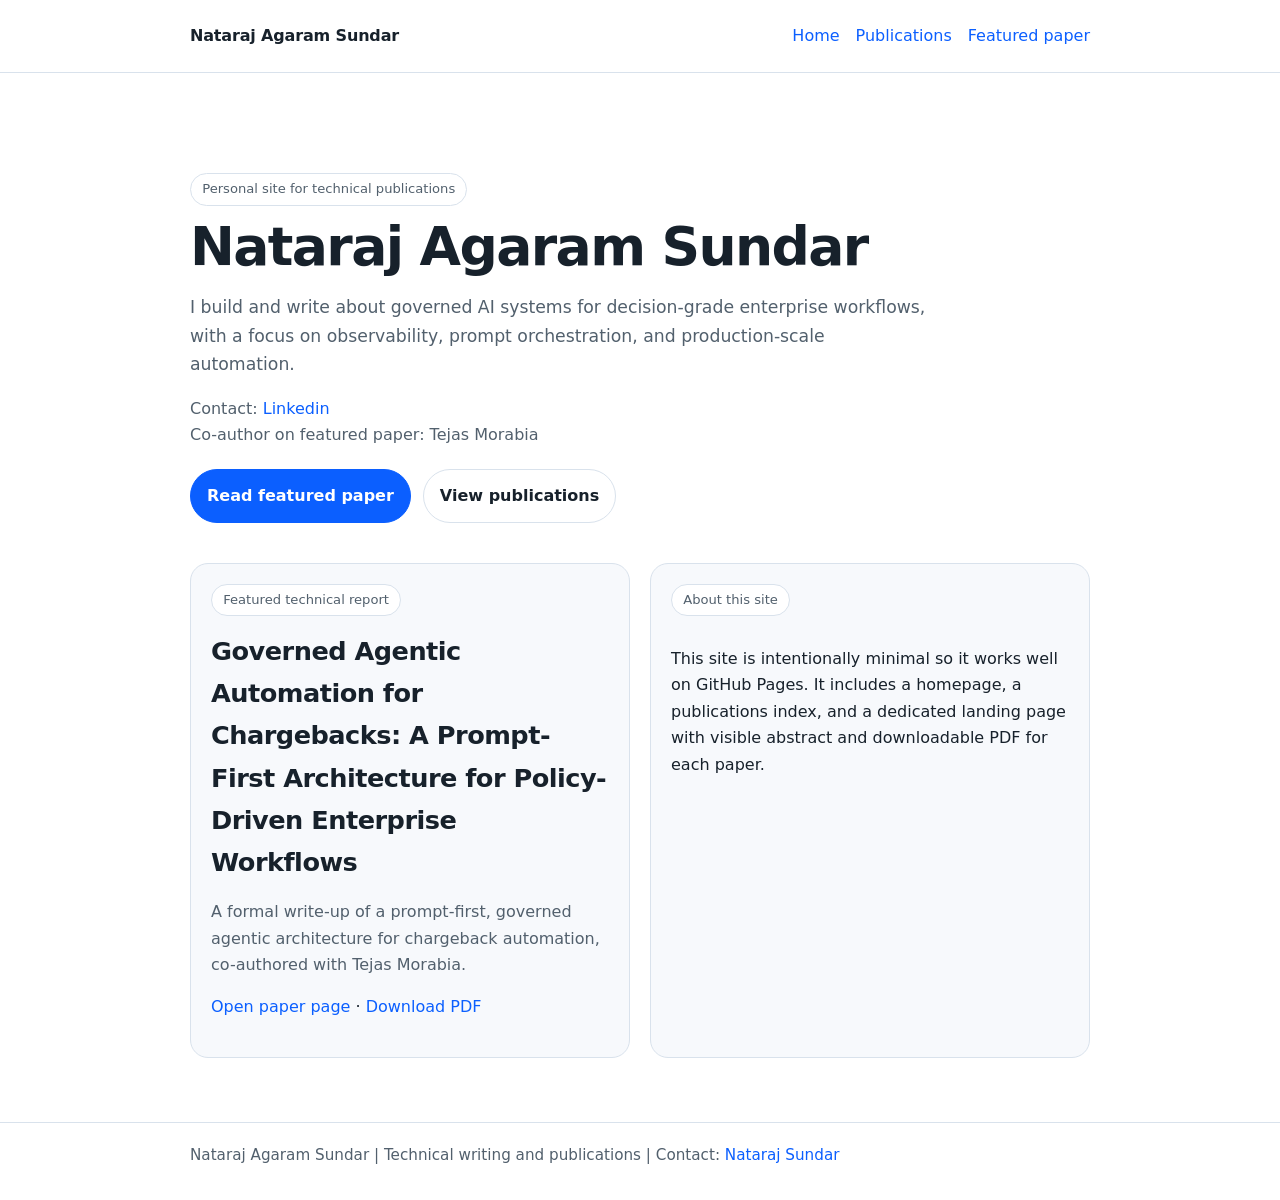
==== index.html @ 86272194 "Update footer contact link to LinkedIn" ====
<!DOCTYPE html>
<html lang="en">
<head>
  <meta charset="utf-8">
  <meta name="viewport" content="width=device-width, initial-scale=1">
  <title>Nataraj Agaram Sundar | Technical publications</title>
  <meta name="description" content="Minimal personal site for technical publications and downloadable papers.">
  <link rel="canonical" href="https://natarajsundar.github.io/">
  <meta property="og:type" content="website">
  <meta property="og:title" content="Nataraj Agaram Sundar | Technical publications">
  <meta property="og:description" content="Minimal personal site for technical publications and downloadable papers.">
  <meta property="og:url" content="https://natarajsundar.github.io/">
  <meta property="og:image" content="https://natarajsundar.github.io/papers/chargebacks-agentic-ai/fig-orchestration.png">
  <meta name="twitter:card" content="summary_large_image">
  <meta name="twitter:title" content="Nataraj Agaram Sundar | Technical publications">
  <meta name="twitter:description" content="Minimal personal site for technical publications and downloadable papers.">
  <link rel="stylesheet" href="/assets/css/site.css">
  
</head>
<body>
  <header class="site-header">
    <div class="container nav">
      <a class="brand" href="/">Nataraj Agaram Sundar</a>
      <nav class="nav-links" aria-label="Primary">
        <a href="/">Home</a>
        <a href="/publications/">Publications</a>
        <a href="/papers/chargebacks-agentic-ai/">Featured paper</a>
      </nav>
    </div>
  </header>
  
<main>
  <section class="hero container">
    <span class="badge">Personal site for technical publications</span>
    <h1>Nataraj Agaram Sundar</h1>
    <p class="lead">I build and write about governed AI systems for decision-grade enterprise workflows, with a focus on observability, prompt orchestration, and production-scale automation.</p>
    <p class="muted">Contact: <a href="https://www.linkedin.com/in/natarajsundar/">Linkedin</a><br>Co-author on featured paper: Tejas Morabia</p>
    <div class="button-row">
      <a class="button primary" href="/papers/chargebacks-agentic-ai/">Read featured paper</a>
      <a class="button" href="/publications/">View publications</a>
    </div>
  </section>

  <section class="container">
    <div class="grid">
      <article class="card">
        <span class="badge">Featured technical report</span>
        <h2 class="section-title">Governed Agentic Automation for Chargebacks: A Prompt-First Architecture for Policy-Driven Enterprise Workflows</h2>
        <p class="muted">A formal write-up of a prompt-first, governed agentic architecture for chargeback automation, co-authored with Tejas Morabia.</p>
        <p><a href="/papers/chargebacks-agentic-ai/">Open paper page</a> · <a href="/papers/chargebacks-agentic-ai/governed-agentic-automation-for-chargebacks-technical-report.pdf">Download PDF</a></p>
      </article>
      <article class="card">
        <span class="badge">About this site</span>
        <p>This site is intentionally minimal so it works well on GitHub Pages. It includes a homepage, a publications index, and a dedicated landing page with visible abstract and downloadable PDF for each paper.</p>
      </article>
    </div>
  </section>
</main>

  <footer class="site-footer">
    <div class="container">Nataraj Agaram Sundar | Technical writing and publications | Contact: <a href="https://www.linkedin.com/in/natarajsundar/">Nataraj Sundar</a></div>
  </footer>
</body>
</html>
---- assets/css/site.css ----
:root {
  --bg: #ffffff;
  --text: #17212b;
  --muted: #52606d;
  --line: #d9e2ec;
  --card: #f7f9fc;
  --accent: #0b5fff;
  --max: 900px;
}
* { box-sizing: border-box; }
html { scroll-behavior: smooth; }
body {
  margin: 0;
  background: var(--bg);
  color: var(--text);
  font-family: Inter, ui-sans-serif, system-ui, -apple-system, BlinkMacSystemFont, "Segoe UI", sans-serif;
  line-height: 1.65;
}
a { color: var(--accent); text-decoration: none; }
a:hover { text-decoration: underline; }
.container {
  width: min(calc(100% - 2rem), var(--max));
  margin: 0 auto;
}
.site-header {
  border-bottom: 1px solid var(--line);
  background: rgba(255,255,255,0.94);
  position: sticky;
  top: 0;
  z-index: 10;
  backdrop-filter: blur(8px);
}
.nav {
  display: flex;
  align-items: center;
  justify-content: space-between;
  gap: 1rem;
  min-height: 72px;
}
.brand {
  font-weight: 700;
  color: var(--text);
  letter-spacing: -0.01em;
}
.nav-links {
  display: flex;
  gap: 1rem;
  flex-wrap: wrap;
}
.hero {
  padding: 4.25rem 0 2.5rem;
}
.hero h1 {
  margin: 0 0 0.75rem;
  font-size: clamp(2rem, 6vw, 3.35rem);
  line-height: 1.06;
  letter-spacing: -0.03em;
}
.lead {
  color: var(--muted);
  font-size: 1.08rem;
  max-width: 46rem;
}
.grid {
  display: grid;
  gap: 1.25rem;
  grid-template-columns: repeat(auto-fit, minmax(260px, 1fr));
}
.card {
  border: 1px solid var(--line);
  background: var(--card);
  border-radius: 18px;
  padding: 1.25rem;
}
.badge {
  display: inline-block;
  border: 1px solid var(--line);
  border-radius: 999px;
  padding: 0.28rem 0.7rem;
  font-size: 0.82rem;
  color: var(--muted);
  margin-bottom: 0.85rem;
  background: #fff;
}
.button-row {
  display: flex;
  gap: 0.75rem;
  flex-wrap: wrap;
  margin-top: 1.25rem;
}
.button {
  display: inline-flex;
  align-items: center;
  gap: 0.4rem;
  padding: 0.8rem 1rem;
  border-radius: 999px;
  border: 1px solid var(--line);
  font-weight: 600;
  color: var(--text);
  background: #fff;
}
.button.primary {
  background: var(--accent);
  color: #fff;
  border-color: var(--accent);
}
main { padding: 2rem 0 4rem; }
.section-title {
  font-size: 1.6rem;
  letter-spacing: -0.02em;
  margin: 0 0 0.75rem;
}
.muted { color: var(--muted); }
.publication-list {
  list-style: none;
  padding: 0;
  margin: 1.5rem 0 0;
}
.publication-list li {
  border-top: 1px solid var(--line);
  padding: 1.25rem 0;
}
.paper-wrapper {
  padding: 2.5rem 0 4rem;
}
.paper-shell {
  max-width: 850px;
  margin: 0 auto;
}
.paper-meta-line {
  font-size: 0.95rem;
  color: var(--muted);
  margin-bottom: 0.75rem;
}
.paper-title {
  font-size: clamp(2rem, 5vw, 3rem);
  letter-spacing: -0.03em;
  line-height: 1.08;
  margin: 0;
}
.paper-authors, .paper-affiliation, .paper-contact {
  font-size: 1.05rem;
  color: var(--muted);
}
.paper-authors { margin-top: 1rem; font-weight: 600; color: var(--text); }
.abstract-card {
  margin: 1.5rem 0 2rem;
  border: 1px solid var(--line);
  border-radius: 18px;
  background: var(--card);
  padding: 1.25rem 1.25rem 0.95rem;
}
.abstract-card h2:first-child { margin-top: 0; }
.paper-actions {
  display: flex;
  gap: 0.75rem;
  flex-wrap: wrap;
  margin: 1.25rem 0 2rem;
}
.paper-shell h2 {
  margin: 2.2rem 0 0.75rem;
  font-size: 1.45rem;
  line-height: 1.2;
  letter-spacing: -0.02em;
}
.paper-shell p { margin: 0 0 1rem; }
.keywords, .note {
  font-size: 0.96rem;
  color: var(--muted);
}
figure {
  margin: 1.5rem 0;
  border: 1px solid var(--line);
  border-radius: 16px;
  padding: 0.9rem;
  background: #fff;
}
figure img {
  display: block;
  width: 100%;
  height: auto;
  border-radius: 10px;
}
figcaption {
  margin-top: 0.7rem;
  color: var(--muted);
  font-size: 0.94rem;
}
.references { padding-left: 1.15rem; }
.references li { margin-bottom: 0.8rem; }
.site-footer {
  border-top: 1px solid var(--line);
  padding: 1.25rem 0 2rem;
  color: var(--muted);
  font-size: 0.95rem;
}
@media (max-width: 720px) {
  .nav { align-items: flex-start; padding: 0.85rem 0; }
  .nav-links { font-size: 0.95rem; }
}
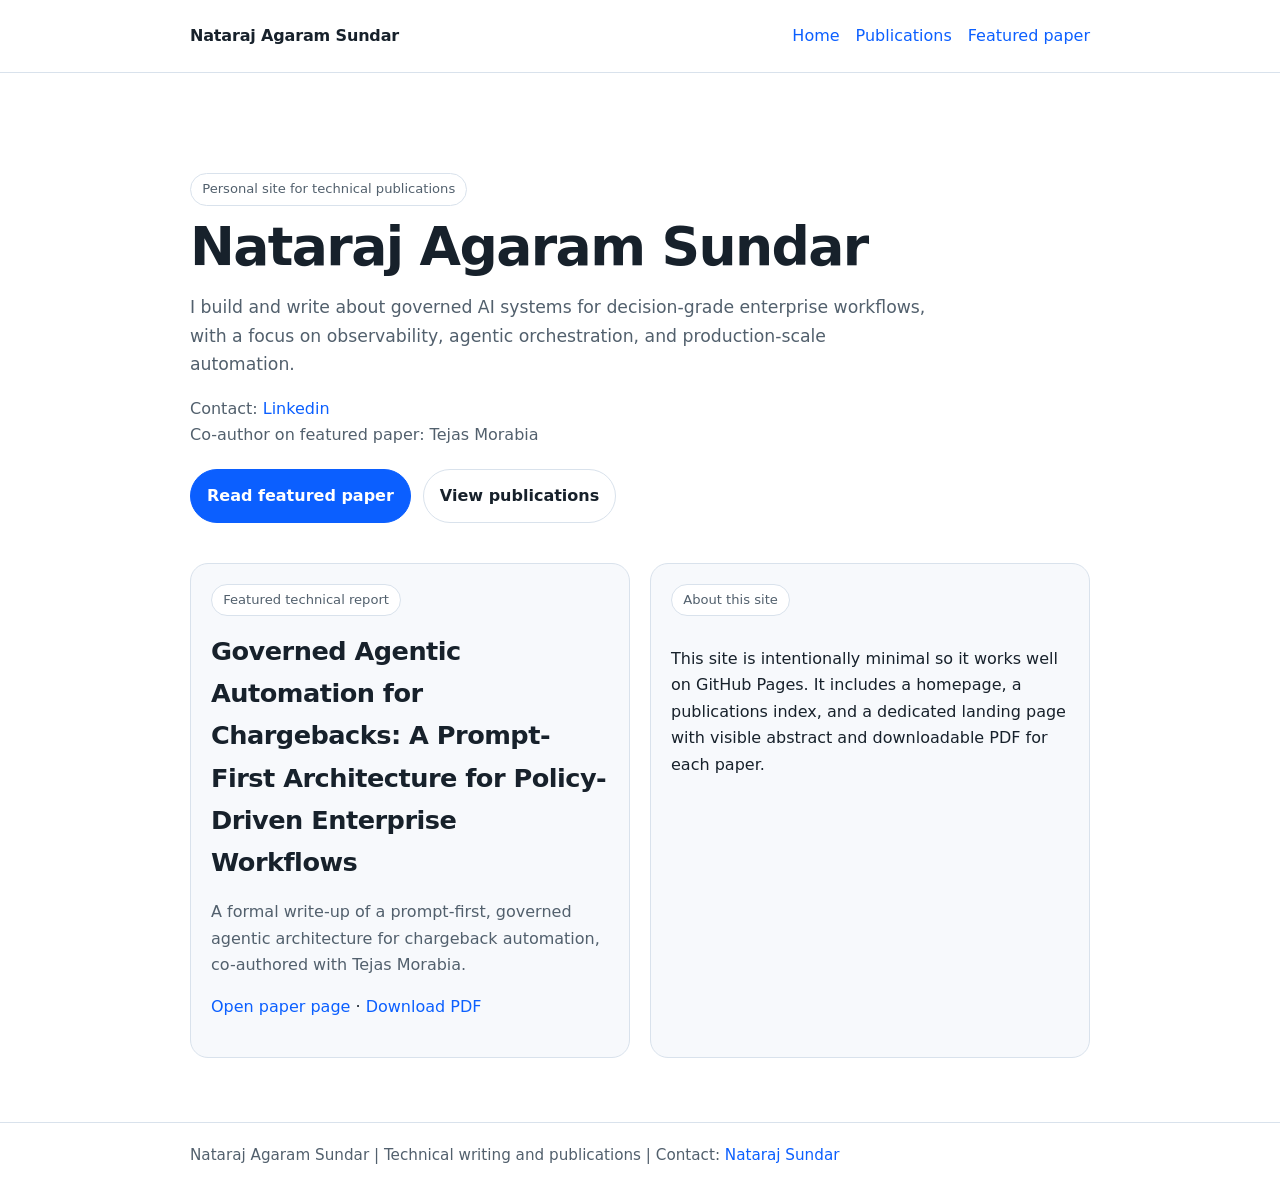
==== commit c4986103: "Update description to include 'agentic orchestration'" ====
--- a/index.html
+++ b/index.html
@@ -33,7 +33,7 @@
   <section class="hero container">
     <span class="badge">Personal site for technical publications</span>
     <h1>Nataraj Agaram Sundar</h1>
-    <p class="lead">I build and write about governed AI systems for decision-grade enterprise workflows, with a focus on observability, prompt orchestration, and production-scale automation.</p>
+    <p class="lead">I build and write about governed AI systems for decision-grade enterprise workflows, with a focus on observability, agentic orchestration, and production-scale automation.</p>
     <p class="muted">Contact: <a href="https://www.linkedin.com/in/natarajsundar/">Linkedin</a><br>Co-author on featured paper: Tejas Morabia</p>
     <div class="button-row">
       <a class="button primary" href="/papers/chargebacks-agentic-ai/">Read featured paper</a>
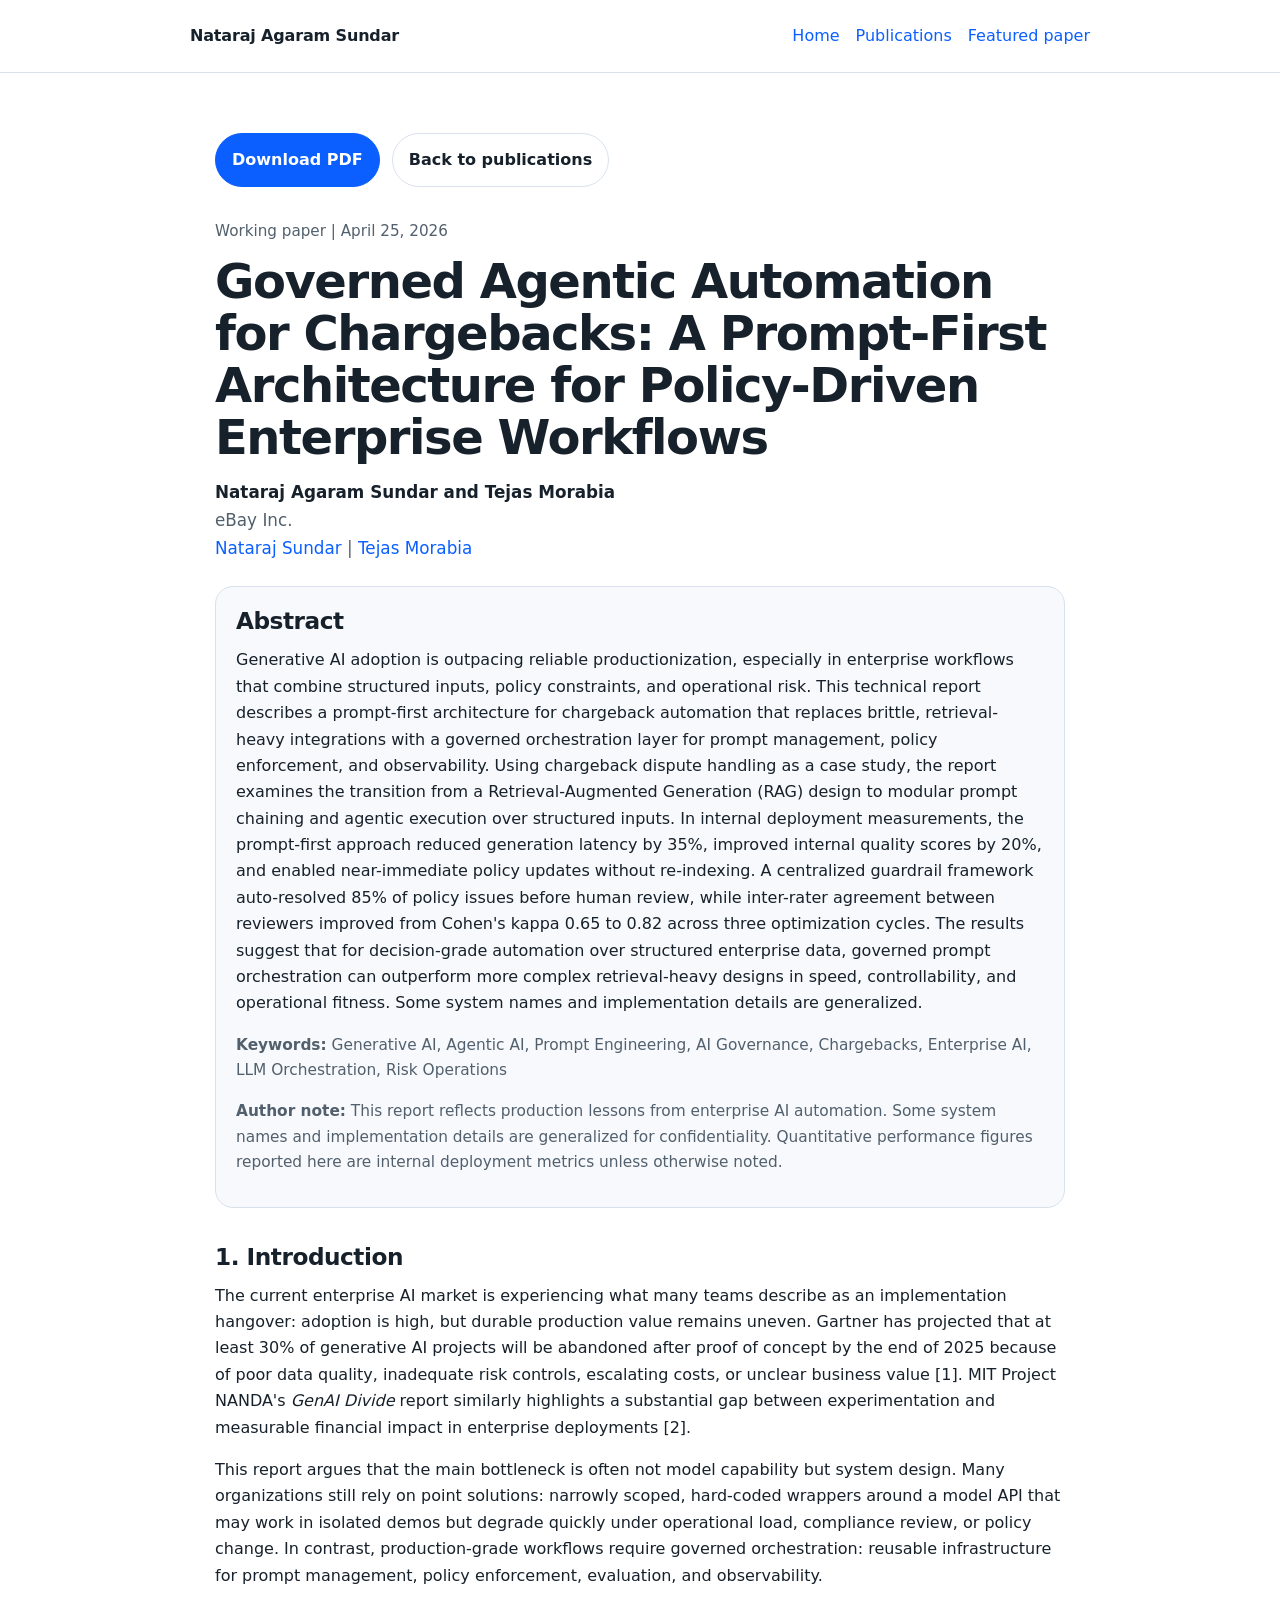
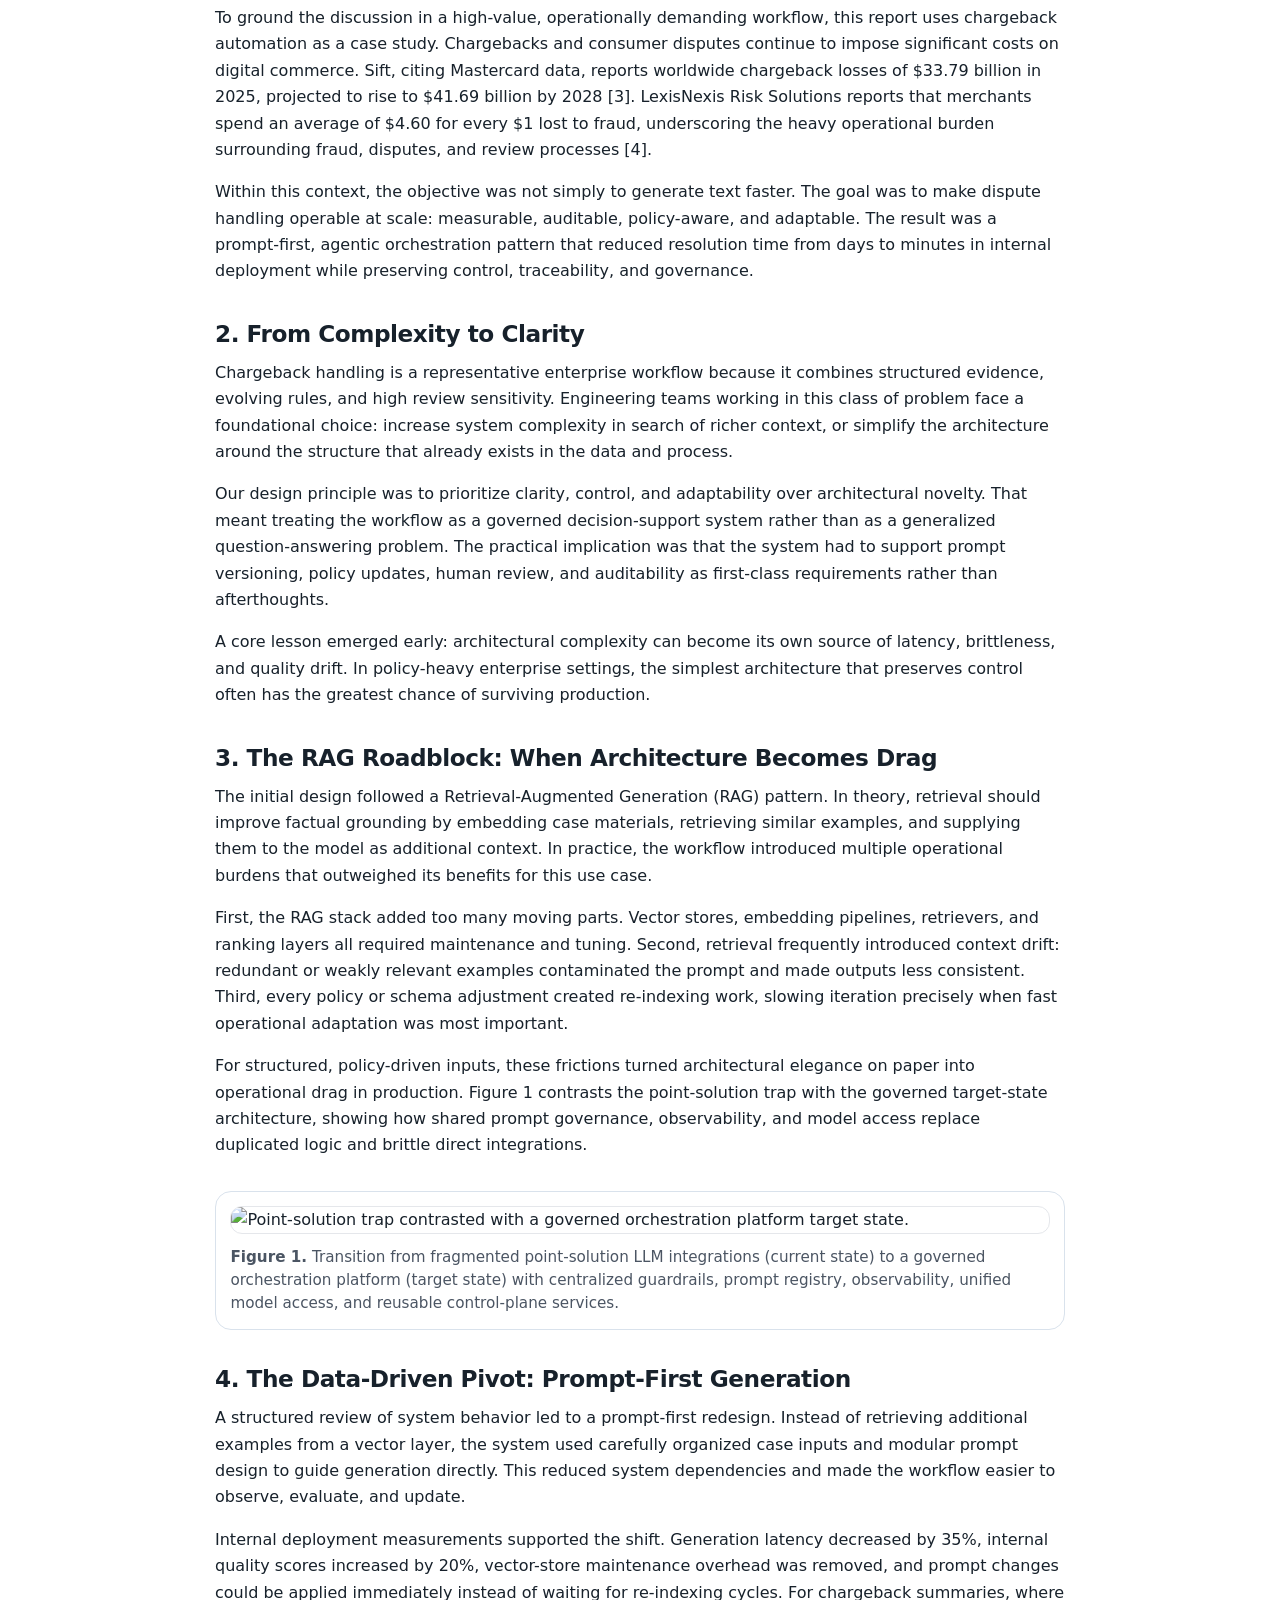
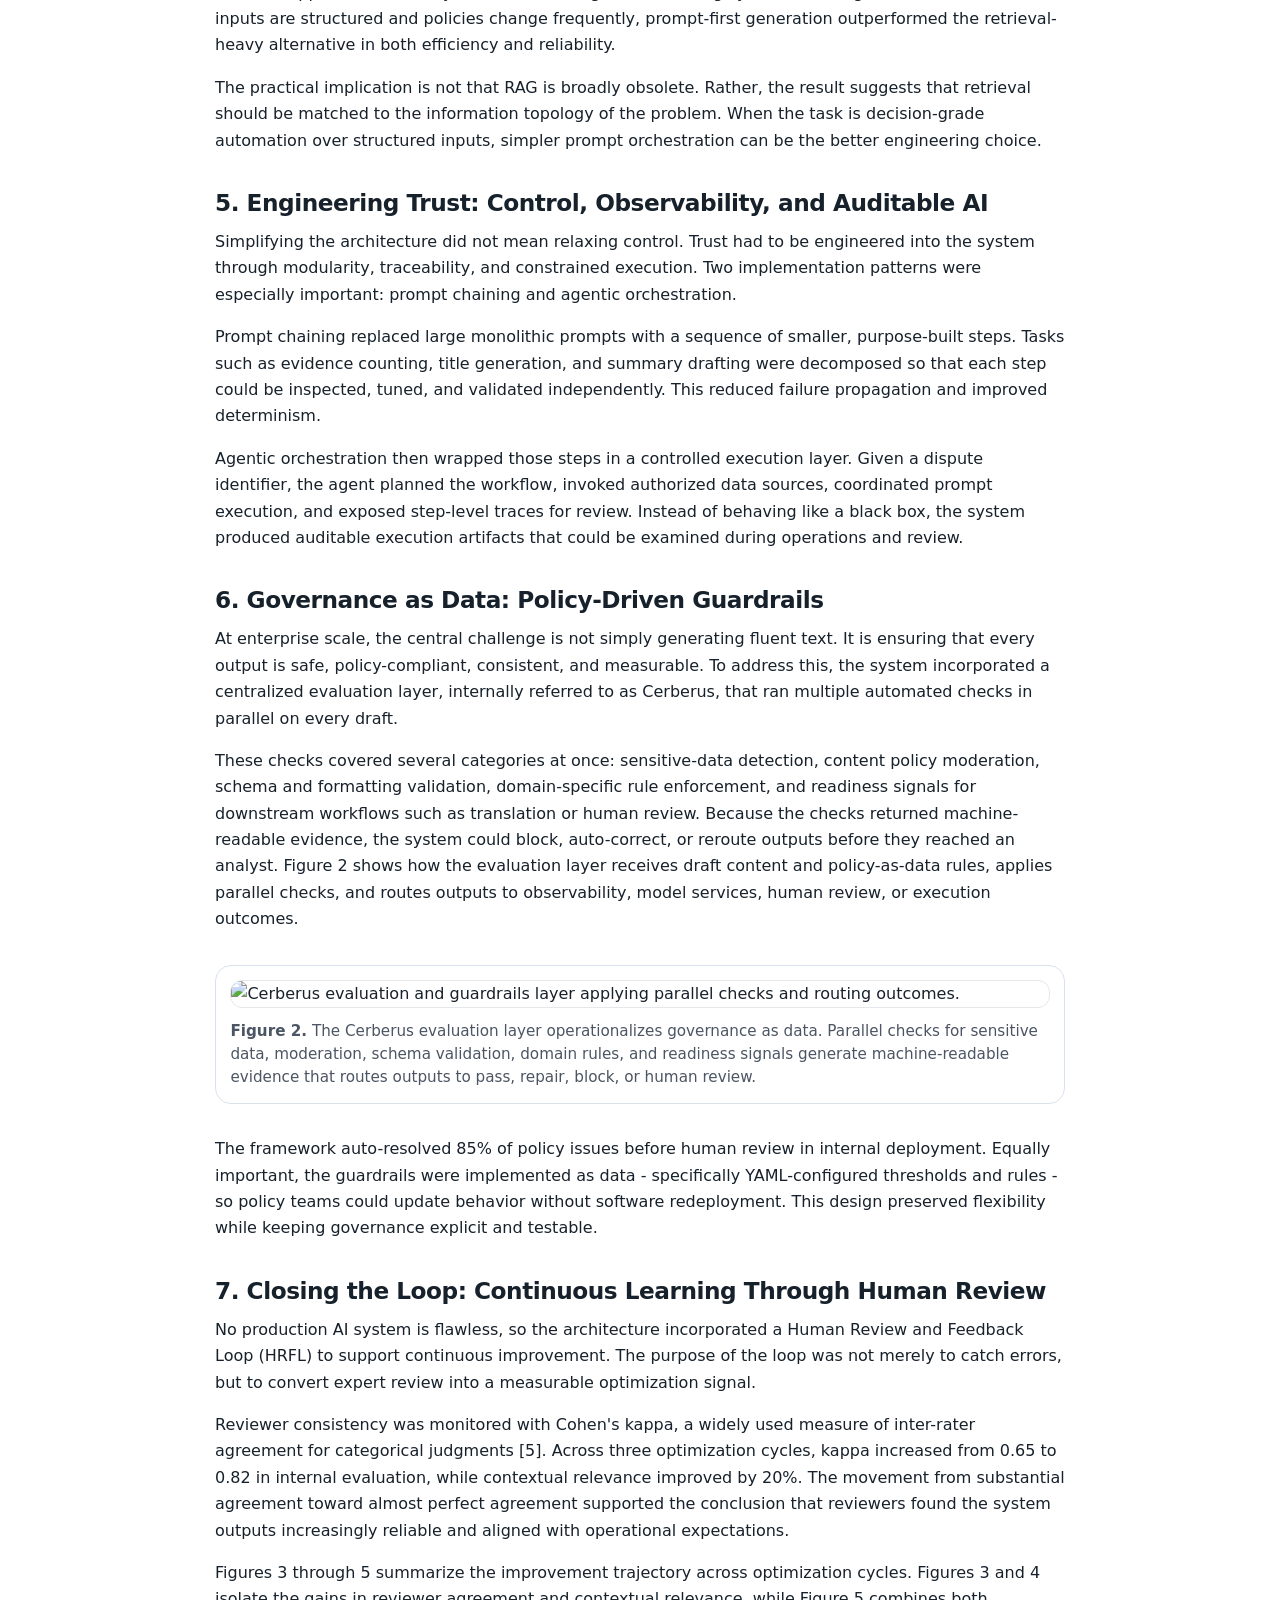
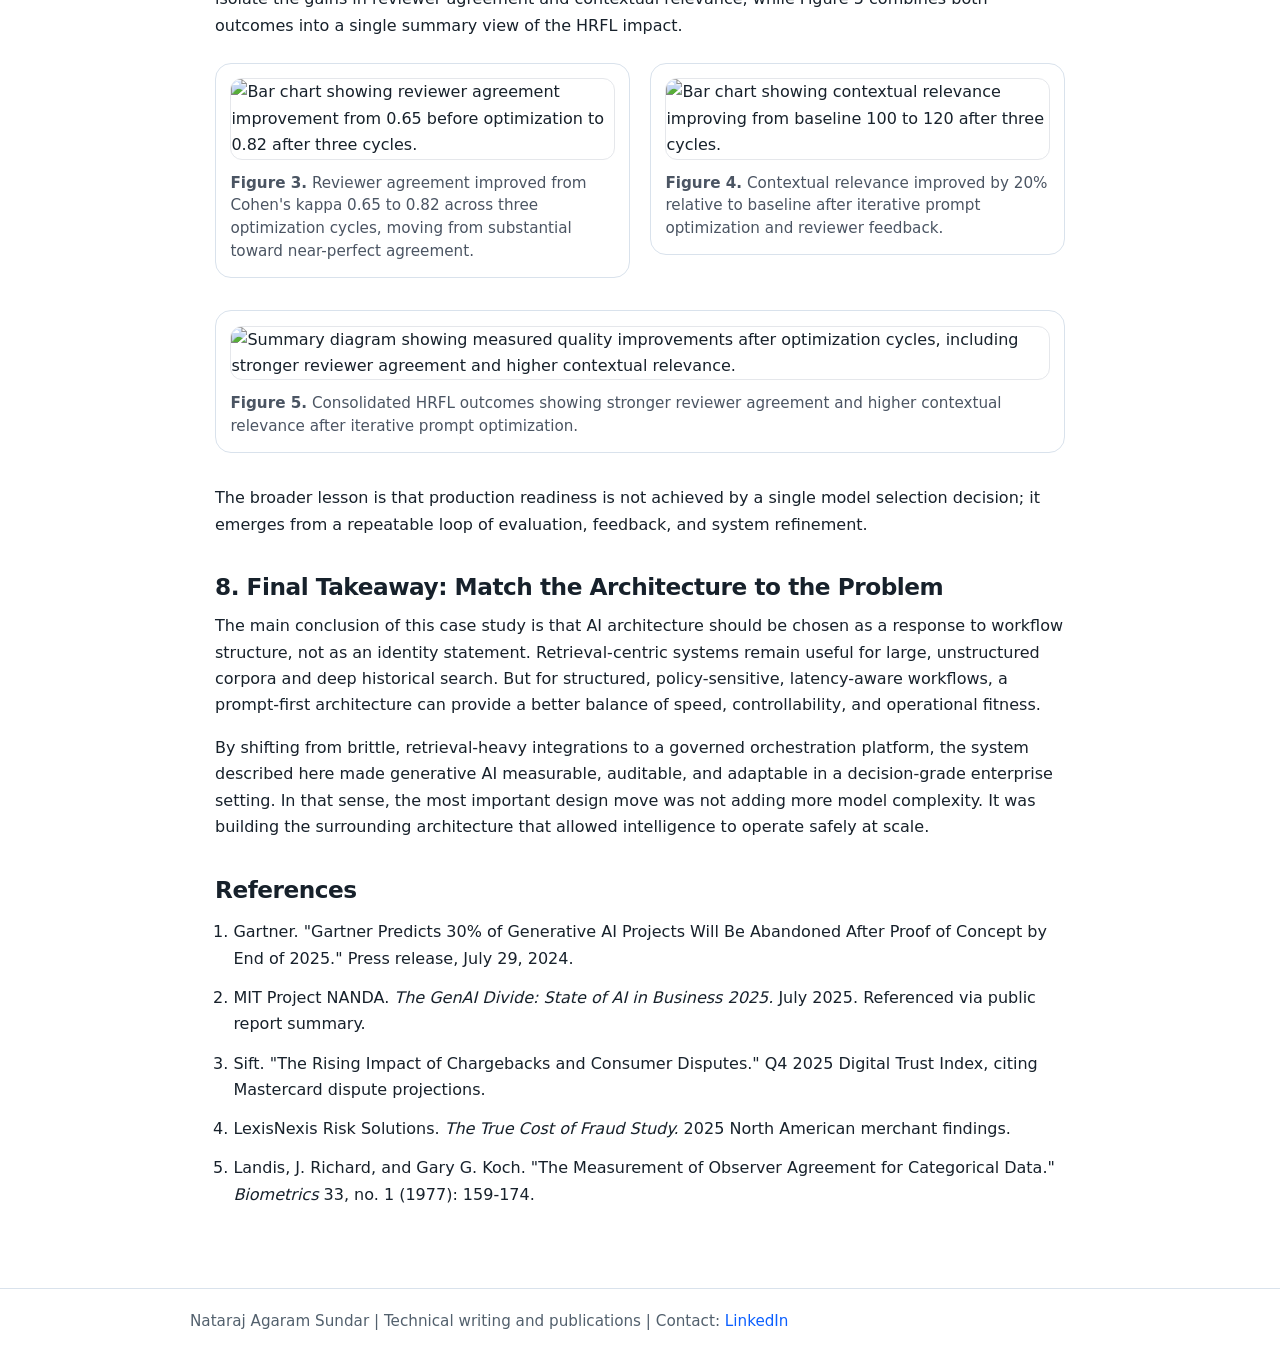
==== commit 7df8ab62: "Revise index.html for new technical report Updated the title, meta tags, and content to reflect the " ====
--- a/index.html
+++ b/index.html
@@ -3,19 +3,101 @@
 <head>
   <meta charset="utf-8">
   <meta name="viewport" content="width=device-width, initial-scale=1">
-  <title>Nataraj Agaram Sundar | Technical publications</title>
-  <meta name="description" content="Minimal personal site for technical publications and downloadable papers.">
-  <link rel="canonical" href="https://natarajsundar.github.io/">
+  <title>Governed Agentic Automation for Chargebacks: A Prompt-First Architecture for Policy-Driven Enterprise Workflows | Nataraj Agaram Sundar and Tejas Morabia</title>
+  <meta name="description" content="Technical report on prompt-first, governed agentic automation for chargeback workflows.">
+  <link rel="canonical" href="https://natarajsundar.github.io/papers/chargebacks-agentic-ai/">
+
   <meta property="og:type" content="website">
-  <meta property="og:title" content="Nataraj Agaram Sundar | Technical publications">
-  <meta property="og:description" content="Minimal personal site for technical publications and downloadable papers.">
-  <meta property="og:url" content="https://natarajsundar.github.io/">
-  <meta property="og:image" content="https://natarajsundar.github.io/papers/chargebacks-agentic-ai/fig-orchestration.png">
+  <meta property="og:title" content="Governed Agentic Automation for Chargebacks: A Prompt-First Architecture for Policy-Driven Enterprise Workflows | Nataraj Agaram Sundar and Tejas Morabia">
+  <meta property="og:description" content="Technical report on prompt-first, governed agentic automation for chargeback workflows.">
+  <meta property="og:url" content="https://natarajsundar.github.io/papers/chargebacks-agentic-ai/">
+  <meta property="og:image" content="https://natarajsundar.github.io/papers/chargebacks-agentic-ai/architecture-comparison.png">
+
   <meta name="twitter:card" content="summary_large_image">
-  <meta name="twitter:title" content="Nataraj Agaram Sundar | Technical publications">
-  <meta name="twitter:description" content="Minimal personal site for technical publications and downloadable papers.">
+  <meta name="twitter:title" content="Governed Agentic Automation for Chargebacks: A Prompt-First Architecture for Policy-Driven Enterprise Workflows | Nataraj Agaram Sundar and Tejas Morabia">
+  <meta name="twitter:description" content="Technical report on prompt-first, governed agentic automation for chargeback workflows.">
+  <meta name="twitter:image" content="https://natarajsundar.github.io/papers/chargebacks-agentic-ai/architecture-comparison.png">
+
   <link rel="stylesheet" href="/assets/css/site.css">
-  
+
+  <meta name="citation_title" content="Governed Agentic Automation for Chargebacks: A Prompt-First Architecture for Policy-Driven Enterprise Workflows">
+  <meta name="citation_author" content="Nataraj Agaram Sundar">
+  <meta name="citation_author" content="Tejas Morabia">
+  <meta name="citation_publication_date" content="2026/04/25">
+  <meta name="citation_online_date" content="2026/04/25">
+  <meta name="citation_pdf_url" content="https://natarajsundar.github.io/papers/chargebacks-agentic-ai/governed-agentic-automation-for-chargebacks-technical-report.pdf">
+  <meta name="citation_abstract_html_url" content="https://natarajsundar.github.io/papers/chargebacks-agentic-ai/">
+  <meta name="citation_fulltext_html_url" content="https://natarajsundar.github.io/papers/chargebacks-agentic-ai/">
+  <meta name="citation_keywords" content="Generative AI; Agentic AI; Prompt Engineering; AI Governance; Chargebacks; Enterprise AI; LLM Orchestration; Risk Operations">
+  <link rel="alternate" type="application/pdf" href="https://natarajsundar.github.io/papers/chargebacks-agentic-ai/governed-agentic-automation-for-chargebacks-technical-report.pdf">
+
+  <script type="application/ld+json">
+  {
+    "@context": "https://schema.org",
+    "@type": "ScholarlyArticle",
+    "headline": "Governed Agentic Automation for Chargebacks: A Prompt-First Architecture for Policy-Driven Enterprise Workflows",
+    "author": [
+      {"@type": "Person", "name": "Nataraj Agaram Sundar"},
+      {"@type": "Person", "name": "Tejas Morabia"}
+    ],
+    "datePublished": "2026-04-25",
+    "description": "Technical report on prompt-first, governed agentic automation for chargeback workflows.",
+    "url": "https://natarajsundar.github.io/papers/chargebacks-agentic-ai/",
+    "sameAs": "https://natarajsundar.github.io/papers/chargebacks-agentic-ai/governed-agentic-automation-for-chargebacks-technical-report.pdf",
+    "isAccessibleForFree": true,
+    "image": "https://natarajsundar.github.io/papers/chargebacks-agentic-ai/architecture-comparison.png",
+    "keywords": [
+      "Generative AI",
+      "Agentic AI",
+      "Prompt Engineering",
+      "AI Governance",
+      "Chargebacks",
+      "Enterprise AI",
+      "LLM Orchestration",
+      "Risk Operations"
+    ]
+  }
+  </script>
+
+  <style>
+    .paper figure {
+      margin: 2rem 0;
+    }
+
+    .paper figure img {
+      display: block;
+      width: 100%;
+      height: auto;
+      border: 1px solid #e5e7eb;
+      border-radius: 12px;
+      background: #fff;
+    }
+
+    .paper figcaption {
+      margin-top: 0.75rem;
+      color: #4b5563;
+      font-size: 0.95rem;
+      line-height: 1.5;
+    }
+
+    .figure-grid {
+      display: grid;
+      grid-template-columns: repeat(2, minmax(0, 1fr));
+      gap: 1.25rem;
+      align-items: start;
+      margin: 1.5rem 0 0.5rem;
+    }
+
+    .figure-grid figure {
+      margin: 0;
+    }
+
+    @media (max-width: 820px) {
+      .figure-grid {
+        grid-template-columns: 1fr;
+      }
+    }
+  </style>
 </head>
 <body>
   <header class="site-header">
@@ -28,37 +110,130 @@
       </nav>
     </div>
   </header>
-  
-<main>
-  <section class="hero container">
-    <span class="badge">Personal site for technical publications</span>
-    <h1>Nataraj Agaram Sundar</h1>
-    <p class="lead">I build and write about governed AI systems for decision-grade enterprise workflows, with a focus on observability, agentic orchestration, and production-scale automation.</p>
-    <p class="muted">Contact: <a href="https://www.linkedin.com/in/natarajsundar/">Linkedin</a><br>Co-author on featured paper: Tejas Morabia</p>
-    <div class="button-row">
-      <a class="button primary" href="/papers/chargebacks-agentic-ai/">Read featured paper</a>
-      <a class="button" href="/publications/">View publications</a>
-    </div>
-  </section>
-
-  <section class="container">
-    <div class="grid">
-      <article class="card">
-        <span class="badge">Featured technical report</span>
-        <h2 class="section-title">Governed Agentic Automation for Chargebacks: A Prompt-First Architecture for Policy-Driven Enterprise Workflows</h2>
-        <p class="muted">A formal write-up of a prompt-first, governed agentic architecture for chargeback automation, co-authored with Tejas Morabia.</p>
-        <p><a href="/papers/chargebacks-agentic-ai/">Open paper page</a> · <a href="/papers/chargebacks-agentic-ai/governed-agentic-automation-for-chargebacks-technical-report.pdf">Download PDF</a></p>
-      </article>
-      <article class="card">
-        <span class="badge">About this site</span>
-        <p>This site is intentionally minimal so it works well on GitHub Pages. It includes a homepage, a publications index, and a dedicated landing page with visible abstract and downloadable PDF for each paper.</p>
+
+  <main class="paper-wrapper">
+    <div class="container paper-shell">
+      <div class="paper-actions">
+        <a class="button primary" href="/papers/chargebacks-agentic-ai/governed-agentic-automation-for-chargebacks-technical-report.pdf">Download PDF</a>
+        <a class="button" href="/publications/">Back to publications</a>
+      </div>
+
+      <article class="paper">
+        <div class="paper-meta-line">Working paper | April 25, 2026</div>
+        <h1 class="paper-title">Governed Agentic Automation for Chargebacks: A Prompt-First Architecture for Policy-Driven Enterprise Workflows</h1>
+        <div class="paper-authors">Nataraj Agaram Sundar and Tejas Morabia</div>
+        <div class="paper-affiliation">eBay Inc.</div>
+        <div class="paper-contact"><a href="https://www.linkedin.com/in/natarajsundar/">Nataraj Sundar</a> | <a href="https://www.linkedin.com/in/tejasmorabia/">Tejas Morabia</a></div>
+
+        <section class="abstract-card" aria-labelledby="abstract-heading">
+          <h2 id="abstract-heading">Abstract</h2>
+          <p>Generative AI adoption is outpacing reliable productionization, especially in enterprise workflows that combine structured inputs, policy constraints, and operational risk. This technical report describes a prompt-first architecture for chargeback automation that replaces brittle, retrieval-heavy integrations with a governed orchestration layer for prompt management, policy enforcement, and observability. Using chargeback dispute handling as a case study, the report examines the transition from a Retrieval-Augmented Generation (RAG) design to modular prompt chaining and agentic execution over structured inputs. In internal deployment measurements, the prompt-first approach reduced generation latency by 35%, improved internal quality scores by 20%, and enabled near-immediate policy updates without re-indexing. A centralized guardrail framework auto-resolved 85% of policy issues before human review, while inter-rater agreement between reviewers improved from Cohen's kappa 0.65 to 0.82 across three optimization cycles. The results suggest that for decision-grade automation over structured enterprise data, governed prompt orchestration can outperform more complex retrieval-heavy designs in speed, controllability, and operational fitness. Some system names and implementation details are generalized.</p>
+          <p class="keywords"><strong>Keywords:</strong> Generative AI, Agentic AI, Prompt Engineering, AI Governance, Chargebacks, Enterprise AI, LLM Orchestration, Risk Operations</p>
+          <p class="note"><strong>Author note:</strong> This report reflects production lessons from enterprise AI automation. Some system names and implementation details are generalized for confidentiality. Quantitative performance figures reported here are internal deployment metrics unless otherwise noted.</p>
+        </section>
+
+        <section id="introduction">
+          <h2>1. Introduction</h2>
+          <p>The current enterprise AI market is experiencing what many teams describe as an implementation hangover: adoption is high, but durable production value remains uneven. Gartner has projected that at least 30% of generative AI projects will be abandoned after proof of concept by the end of 2025 because of poor data quality, inadequate risk controls, escalating costs, or unclear business value [1]. MIT Project NANDA's <em>GenAI Divide</em> report similarly highlights a substantial gap between experimentation and measurable financial impact in enterprise deployments [2].</p>
+          <p>This report argues that the main bottleneck is often not model capability but system design. Many organizations still rely on point solutions: narrowly scoped, hard-coded wrappers around a model API that may work in isolated demos but degrade quickly under operational load, compliance review, or policy change. In contrast, production-grade workflows require governed orchestration: reusable infrastructure for prompt management, policy enforcement, evaluation, and observability.</p>
+          <p>To ground the discussion in a high-value, operationally demanding workflow, this report uses chargeback automation as a case study. Chargebacks and consumer disputes continue to impose significant costs on digital commerce. Sift, citing Mastercard data, reports worldwide chargeback losses of $33.79 billion in 2025, projected to rise to $41.69 billion by 2028 [3]. LexisNexis Risk Solutions reports that merchants spend an average of $4.60 for every $1 lost to fraud, underscoring the heavy operational burden surrounding fraud, disputes, and review processes [4].</p>
+          <p>Within this context, the objective was not simply to generate text faster. The goal was to make dispute handling operable at scale: measurable, auditable, policy-aware, and adaptable. The result was a prompt-first, agentic orchestration pattern that reduced resolution time from days to minutes in internal deployment while preserving control, traceability, and governance.</p>
+        </section>
+
+        <section id="clarity">
+          <h2>2. From Complexity to Clarity</h2>
+          <p>Chargeback handling is a representative enterprise workflow because it combines structured evidence, evolving rules, and high review sensitivity. Engineering teams working in this class of problem face a foundational choice: increase system complexity in search of richer context, or simplify the architecture around the structure that already exists in the data and process.</p>
+          <p>Our design principle was to prioritize clarity, control, and adaptability over architectural novelty. That meant treating the workflow as a governed decision-support system rather than as a generalized question-answering problem. The practical implication was that the system had to support prompt versioning, policy updates, human review, and auditability as first-class requirements rather than afterthoughts.</p>
+          <p>A core lesson emerged early: architectural complexity can become its own source of latency, brittleness, and quality drift. In policy-heavy enterprise settings, the simplest architecture that preserves control often has the greatest chance of surviving production.</p>
+        </section>
+
+        <section id="rag-roadblock">
+          <h2>3. The RAG Roadblock: When Architecture Becomes Drag</h2>
+          <p>The initial design followed a Retrieval-Augmented Generation (RAG) pattern. In theory, retrieval should improve factual grounding by embedding case materials, retrieving similar examples, and supplying them to the model as additional context. In practice, the workflow introduced multiple operational burdens that outweighed its benefits for this use case.</p>
+          <p>First, the RAG stack added too many moving parts. Vector stores, embedding pipelines, retrievers, and ranking layers all required maintenance and tuning. Second, retrieval frequently introduced context drift: redundant or weakly relevant examples contaminated the prompt and made outputs less consistent. Third, every policy or schema adjustment created re-indexing work, slowing iteration precisely when fast operational adaptation was most important.</p>
+          <p>For structured, policy-driven inputs, these frictions turned architectural elegance on paper into operational drag in production. Figure 1 contrasts the point-solution trap with the governed target-state architecture, showing how shared prompt governance, observability, and model access replace duplicated logic and brittle direct integrations.</p>
+
+          <figure>
+            <img src="architecture-comparison.png" alt="Point-solution trap contrasted with a governed orchestration platform target state." loading="lazy">
+            <figcaption><strong>Figure 1.</strong> Transition from fragmented point-solution LLM integrations (current state) to a governed orchestration platform (target state) with centralized guardrails, prompt registry, observability, unified model access, and reusable control-plane services.</figcaption>
+          </figure>
+        </section>
+
+        <section id="prompt-first">
+          <h2>4. The Data-Driven Pivot: Prompt-First Generation</h2>
+          <p>A structured review of system behavior led to a prompt-first redesign. Instead of retrieving additional examples from a vector layer, the system used carefully organized case inputs and modular prompt design to guide generation directly. This reduced system dependencies and made the workflow easier to observe, evaluate, and update.</p>
+          <p>Internal deployment measurements supported the shift. Generation latency decreased by 35%, internal quality scores increased by 20%, vector-store maintenance overhead was removed, and prompt changes could be applied immediately instead of waiting for re-indexing cycles. For chargeback summaries, where inputs are structured and policies change frequently, prompt-first generation outperformed the retrieval-heavy alternative in both efficiency and reliability.</p>
+          <p>The practical implication is not that RAG is broadly obsolete. Rather, the result suggests that retrieval should be matched to the information topology of the problem. When the task is decision-grade automation over structured inputs, simpler prompt orchestration can be the better engineering choice.</p>
+        </section>
+
+        <section id="trust">
+          <h2>5. Engineering Trust: Control, Observability, and Auditable AI</h2>
+          <p>Simplifying the architecture did not mean relaxing control. Trust had to be engineered into the system through modularity, traceability, and constrained execution. Two implementation patterns were especially important: prompt chaining and agentic orchestration.</p>
+          <p>Prompt chaining replaced large monolithic prompts with a sequence of smaller, purpose-built steps. Tasks such as evidence counting, title generation, and summary drafting were decomposed so that each step could be inspected, tuned, and validated independently. This reduced failure propagation and improved determinism.</p>
+          <p>Agentic orchestration then wrapped those steps in a controlled execution layer. Given a dispute identifier, the agent planned the workflow, invoked authorized data sources, coordinated prompt execution, and exposed step-level traces for review. Instead of behaving like a black box, the system produced auditable execution artifacts that could be examined during operations and review.</p>
+        </section>
+
+        <section id="guardrails">
+          <h2>6. Governance as Data: Policy-Driven Guardrails</h2>
+          <p>At enterprise scale, the central challenge is not simply generating fluent text. It is ensuring that every output is safe, policy-compliant, consistent, and measurable. To address this, the system incorporated a centralized evaluation layer, internally referred to as Cerberus, that ran multiple automated checks in parallel on every draft.</p>
+          <p>These checks covered several categories at once: sensitive-data detection, content policy moderation, schema and formatting validation, domain-specific rule enforcement, and readiness signals for downstream workflows such as translation or human review. Because the checks returned machine-readable evidence, the system could block, auto-correct, or reroute outputs before they reached an analyst. Figure 2 shows how the evaluation layer receives draft content and policy-as-data rules, applies parallel checks, and routes outputs to observability, model services, human review, or execution outcomes.</p>
+
+          <figure>
+            <img src="guardrails-layer.png" alt="Cerberus evaluation and guardrails layer applying parallel checks and routing outcomes." loading="lazy">
+            <figcaption><strong>Figure 2.</strong> The Cerberus evaluation layer operationalizes governance as data. Parallel checks for sensitive data, moderation, schema validation, domain rules, and readiness signals generate machine-readable evidence that routes outputs to pass, repair, block, or human review.</figcaption>
+          </figure>
+
+          <p>The framework auto-resolved 85% of policy issues before human review in internal deployment. Equally important, the guardrails were implemented as data - specifically YAML-configured thresholds and rules - so policy teams could update behavior without software redeployment. This design preserved flexibility while keeping governance explicit and testable.</p>
+        </section>
+
+        <section id="feedback">
+          <h2>7. Closing the Loop: Continuous Learning Through Human Review</h2>
+          <p>No production AI system is flawless, so the architecture incorporated a Human Review and Feedback Loop (HRFL) to support continuous improvement. The purpose of the loop was not merely to catch errors, but to convert expert review into a measurable optimization signal.</p>
+          <p>Reviewer consistency was monitored with Cohen's kappa, a widely used measure of inter-rater agreement for categorical judgments [5]. Across three optimization cycles, kappa increased from 0.65 to 0.82 in internal evaluation, while contextual relevance improved by 20%. The movement from substantial agreement toward almost perfect agreement supported the conclusion that reviewers found the system outputs increasingly reliable and aligned with operational expectations.</p>
+          <p>Figures 3 through 5 summarize the improvement trajectory across optimization cycles. Figures 3 and 4 isolate the gains in reviewer agreement and contextual relevance, while Figure 5 combines both outcomes into a single summary view of the HRFL impact.</p>
+
+          <div class="figure-grid">
+            <figure>
+              <img src="reviewer-agreement.png" alt="Bar chart showing reviewer agreement improvement from 0.65 before optimization to 0.82 after three cycles." loading="lazy">
+              <figcaption><strong>Figure 3.</strong> Reviewer agreement improved from Cohen's kappa 0.65 to 0.82 across three optimization cycles, moving from substantial toward near-perfect agreement.</figcaption>
+            </figure>
+
+            <figure>
+              <img src="contextual-relevance.png" alt="Bar chart showing contextual relevance improving from baseline 100 to 120 after three cycles." loading="lazy">
+              <figcaption><strong>Figure 4.</strong> Contextual relevance improved by 20% relative to baseline after iterative prompt optimization and reviewer feedback.</figcaption>
+            </figure>
+          </div>
+
+          <figure>
+            <img src="results-summary.png" alt="Summary diagram showing measured quality improvements after optimization cycles, including stronger reviewer agreement and higher contextual relevance." loading="lazy">
+            <figcaption><strong>Figure 5.</strong> Consolidated HRFL outcomes showing stronger reviewer agreement and higher contextual relevance after iterative prompt optimization.</figcaption>
+          </figure>
+
+          <p>The broader lesson is that production readiness is not achieved by a single model selection decision; it emerges from a repeatable loop of evaluation, feedback, and system refinement.</p>
+        </section>
+
+        <section id="conclusion">
+          <h2>8. Final Takeaway: Match the Architecture to the Problem</h2>
+          <p>The main conclusion of this case study is that AI architecture should be chosen as a response to workflow structure, not as an identity statement. Retrieval-centric systems remain useful for large, unstructured corpora and deep historical search. But for structured, policy-sensitive, latency-aware workflows, a prompt-first architecture can provide a better balance of speed, controllability, and operational fitness.</p>
+          <p>By shifting from brittle, retrieval-heavy integrations to a governed orchestration platform, the system described here made generative AI measurable, auditable, and adaptable in a decision-grade enterprise setting. In that sense, the most important design move was not adding more model complexity. It was building the surrounding architecture that allowed intelligence to operate safely at scale.</p>
+        </section>
+
+        <section id="references">
+          <h2>References</h2>
+          <ol class="references">
+            <li id="ref-1">Gartner. "Gartner Predicts 30% of Generative AI Projects Will Be Abandoned After Proof of Concept by End of 2025." Press release, July 29, 2024.</li>
+            <li id="ref-2">MIT Project NANDA. <em>The GenAI Divide: State of AI in Business 2025.</em> July 2025. Referenced via public report summary.</li>
+            <li id="ref-3">Sift. "The Rising Impact of Chargebacks and Consumer Disputes." Q4 2025 Digital Trust Index, citing Mastercard dispute projections.</li>
+            <li id="ref-4">LexisNexis Risk Solutions. <em>The True Cost of Fraud Study.</em> 2025 North American merchant findings.</li>
+            <li id="ref-5">Landis, J. Richard, and Gary G. Koch. "The Measurement of Observer Agreement for Categorical Data." <em>Biometrics</em> 33, no. 1 (1977): 159-174.</li>
+          </ol>
+        </section>
       </article>
     </div>
-  </section>
-</main>
+  </main>
 
   <footer class="site-footer">
-    <div class="container">Nataraj Agaram Sundar | Technical writing and publications | Contact: <a href="https://www.linkedin.com/in/natarajsundar/">Nataraj Sundar</a></div>
+    <div class="container">Nataraj Agaram Sundar | Technical writing and publications | Contact: <a href="https://www.linkedin.com/in/natarajsundar/">LinkedIn</a></div>
   </footer>
 </body>
 </html>
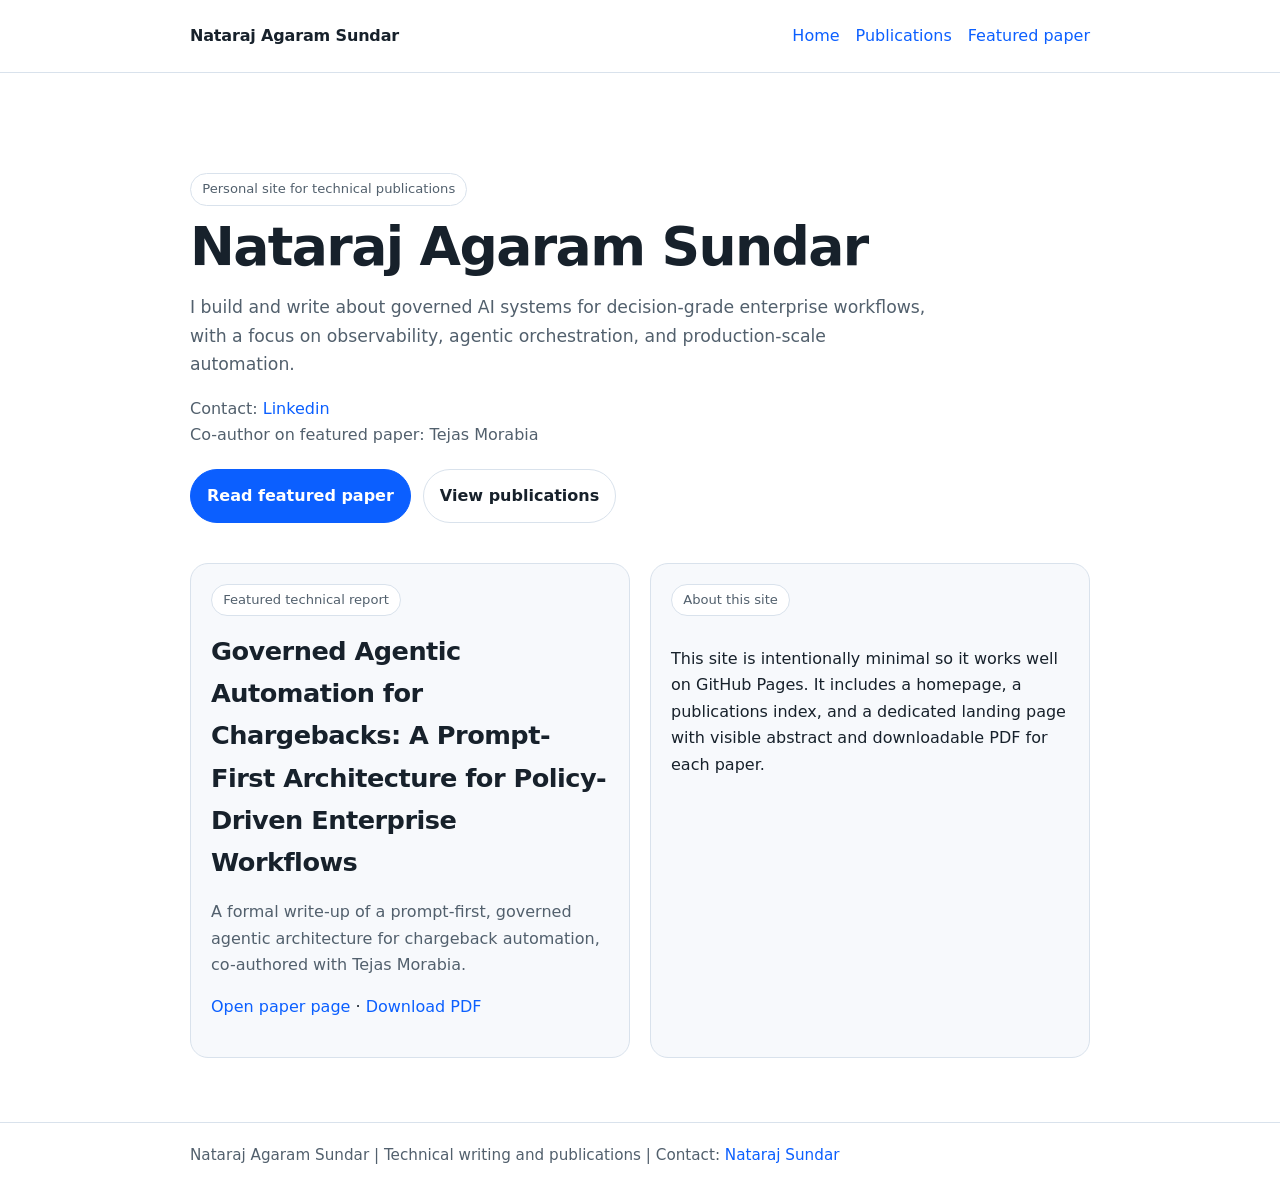
==== commit 72e3e8d1: "Revert "Revise index.html for new technical report" This reverts commit 7df8ab6268df5206cdd878069317" ====
--- a/index.html
+++ b/index.html
@@ -3,101 +3,19 @@
 <head>
   <meta charset="utf-8">
   <meta name="viewport" content="width=device-width, initial-scale=1">
-  <title>Governed Agentic Automation for Chargebacks: A Prompt-First Architecture for Policy-Driven Enterprise Workflows | Nataraj Agaram Sundar and Tejas Morabia</title>
-  <meta name="description" content="Technical report on prompt-first, governed agentic automation for chargeback workflows.">
-  <link rel="canonical" href="https://natarajsundar.github.io/papers/chargebacks-agentic-ai/">
-
+  <title>Nataraj Agaram Sundar | Technical publications</title>
+  <meta name="description" content="Minimal personal site for technical publications and downloadable papers.">
+  <link rel="canonical" href="https://natarajsundar.github.io/">
   <meta property="og:type" content="website">
-  <meta property="og:title" content="Governed Agentic Automation for Chargebacks: A Prompt-First Architecture for Policy-Driven Enterprise Workflows | Nataraj Agaram Sundar and Tejas Morabia">
-  <meta property="og:description" content="Technical report on prompt-first, governed agentic automation for chargeback workflows.">
-  <meta property="og:url" content="https://natarajsundar.github.io/papers/chargebacks-agentic-ai/">
-  <meta property="og:image" content="https://natarajsundar.github.io/papers/chargebacks-agentic-ai/architecture-comparison.png">
-
+  <meta property="og:title" content="Nataraj Agaram Sundar | Technical publications">
+  <meta property="og:description" content="Minimal personal site for technical publications and downloadable papers.">
+  <meta property="og:url" content="https://natarajsundar.github.io/">
+  <meta property="og:image" content="https://natarajsundar.github.io/papers/chargebacks-agentic-ai/fig-orchestration.png">
   <meta name="twitter:card" content="summary_large_image">
-  <meta name="twitter:title" content="Governed Agentic Automation for Chargebacks: A Prompt-First Architecture for Policy-Driven Enterprise Workflows | Nataraj Agaram Sundar and Tejas Morabia">
-  <meta name="twitter:description" content="Technical report on prompt-first, governed agentic automation for chargeback workflows.">
-  <meta name="twitter:image" content="https://natarajsundar.github.io/papers/chargebacks-agentic-ai/architecture-comparison.png">
-
+  <meta name="twitter:title" content="Nataraj Agaram Sundar | Technical publications">
+  <meta name="twitter:description" content="Minimal personal site for technical publications and downloadable papers.">
   <link rel="stylesheet" href="/assets/css/site.css">
-
-  <meta name="citation_title" content="Governed Agentic Automation for Chargebacks: A Prompt-First Architecture for Policy-Driven Enterprise Workflows">
-  <meta name="citation_author" content="Nataraj Agaram Sundar">
-  <meta name="citation_author" content="Tejas Morabia">
-  <meta name="citation_publication_date" content="2026/04/25">
-  <meta name="citation_online_date" content="2026/04/25">
-  <meta name="citation_pdf_url" content="https://natarajsundar.github.io/papers/chargebacks-agentic-ai/governed-agentic-automation-for-chargebacks-technical-report.pdf">
-  <meta name="citation_abstract_html_url" content="https://natarajsundar.github.io/papers/chargebacks-agentic-ai/">
-  <meta name="citation_fulltext_html_url" content="https://natarajsundar.github.io/papers/chargebacks-agentic-ai/">
-  <meta name="citation_keywords" content="Generative AI; Agentic AI; Prompt Engineering; AI Governance; Chargebacks; Enterprise AI; LLM Orchestration; Risk Operations">
-  <link rel="alternate" type="application/pdf" href="https://natarajsundar.github.io/papers/chargebacks-agentic-ai/governed-agentic-automation-for-chargebacks-technical-report.pdf">
-
-  <script type="application/ld+json">
-  {
-    "@context": "https://schema.org",
-    "@type": "ScholarlyArticle",
-    "headline": "Governed Agentic Automation for Chargebacks: A Prompt-First Architecture for Policy-Driven Enterprise Workflows",
-    "author": [
-      {"@type": "Person", "name": "Nataraj Agaram Sundar"},
-      {"@type": "Person", "name": "Tejas Morabia"}
-    ],
-    "datePublished": "2026-04-25",
-    "description": "Technical report on prompt-first, governed agentic automation for chargeback workflows.",
-    "url": "https://natarajsundar.github.io/papers/chargebacks-agentic-ai/",
-    "sameAs": "https://natarajsundar.github.io/papers/chargebacks-agentic-ai/governed-agentic-automation-for-chargebacks-technical-report.pdf",
-    "isAccessibleForFree": true,
-    "image": "https://natarajsundar.github.io/papers/chargebacks-agentic-ai/architecture-comparison.png",
-    "keywords": [
-      "Generative AI",
-      "Agentic AI",
-      "Prompt Engineering",
-      "AI Governance",
-      "Chargebacks",
-      "Enterprise AI",
-      "LLM Orchestration",
-      "Risk Operations"
-    ]
-  }
-  </script>
-
-  <style>
-    .paper figure {
-      margin: 2rem 0;
-    }
-
-    .paper figure img {
-      display: block;
-      width: 100%;
-      height: auto;
-      border: 1px solid #e5e7eb;
-      border-radius: 12px;
-      background: #fff;
-    }
-
-    .paper figcaption {
-      margin-top: 0.75rem;
-      color: #4b5563;
-      font-size: 0.95rem;
-      line-height: 1.5;
-    }
-
-    .figure-grid {
-      display: grid;
-      grid-template-columns: repeat(2, minmax(0, 1fr));
-      gap: 1.25rem;
-      align-items: start;
-      margin: 1.5rem 0 0.5rem;
-    }
-
-    .figure-grid figure {
-      margin: 0;
-    }
-
-    @media (max-width: 820px) {
-      .figure-grid {
-        grid-template-columns: 1fr;
-      }
-    }
-  </style>
+  
 </head>
 <body>
   <header class="site-header">
@@ -110,130 +28,37 @@
       </nav>
     </div>
   </header>
+  
+<main>
+  <section class="hero container">
+    <span class="badge">Personal site for technical publications</span>
+    <h1>Nataraj Agaram Sundar</h1>
+    <p class="lead">I build and write about governed AI systems for decision-grade enterprise workflows, with a focus on observability, agentic orchestration, and production-scale automation.</p>
+    <p class="muted">Contact: <a href="https://www.linkedin.com/in/natarajsundar/">Linkedin</a><br>Co-author on featured paper: Tejas Morabia</p>
+    <div class="button-row">
+      <a class="button primary" href="/papers/chargebacks-agentic-ai/">Read featured paper</a>
+      <a class="button" href="/publications/">View publications</a>
+    </div>
+  </section>
 
-  <main class="paper-wrapper">
-    <div class="container paper-shell">
-      <div class="paper-actions">
-        <a class="button primary" href="/papers/chargebacks-agentic-ai/governed-agentic-automation-for-chargebacks-technical-report.pdf">Download PDF</a>
-        <a class="button" href="/publications/">Back to publications</a>
-      </div>
-
-      <article class="paper">
-        <div class="paper-meta-line">Working paper | April 25, 2026</div>
-        <h1 class="paper-title">Governed Agentic Automation for Chargebacks: A Prompt-First Architecture for Policy-Driven Enterprise Workflows</h1>
-        <div class="paper-authors">Nataraj Agaram Sundar and Tejas Morabia</div>
-        <div class="paper-affiliation">eBay Inc.</div>
-        <div class="paper-contact"><a href="https://www.linkedin.com/in/natarajsundar/">Nataraj Sundar</a> | <a href="https://www.linkedin.com/in/tejasmorabia/">Tejas Morabia</a></div>
-
-        <section class="abstract-card" aria-labelledby="abstract-heading">
-          <h2 id="abstract-heading">Abstract</h2>
-          <p>Generative AI adoption is outpacing reliable productionization, especially in enterprise workflows that combine structured inputs, policy constraints, and operational risk. This technical report describes a prompt-first architecture for chargeback automation that replaces brittle, retrieval-heavy integrations with a governed orchestration layer for prompt management, policy enforcement, and observability. Using chargeback dispute handling as a case study, the report examines the transition from a Retrieval-Augmented Generation (RAG) design to modular prompt chaining and agentic execution over structured inputs. In internal deployment measurements, the prompt-first approach reduced generation latency by 35%, improved internal quality scores by 20%, and enabled near-immediate policy updates without re-indexing. A centralized guardrail framework auto-resolved 85% of policy issues before human review, while inter-rater agreement between reviewers improved from Cohen's kappa 0.65 to 0.82 across three optimization cycles. The results suggest that for decision-grade automation over structured enterprise data, governed prompt orchestration can outperform more complex retrieval-heavy designs in speed, controllability, and operational fitness. Some system names and implementation details are generalized.</p>
-          <p class="keywords"><strong>Keywords:</strong> Generative AI, Agentic AI, Prompt Engineering, AI Governance, Chargebacks, Enterprise AI, LLM Orchestration, Risk Operations</p>
-          <p class="note"><strong>Author note:</strong> This report reflects production lessons from enterprise AI automation. Some system names and implementation details are generalized for confidentiality. Quantitative performance figures reported here are internal deployment metrics unless otherwise noted.</p>
-        </section>
-
-        <section id="introduction">
-          <h2>1. Introduction</h2>
-          <p>The current enterprise AI market is experiencing what many teams describe as an implementation hangover: adoption is high, but durable production value remains uneven. Gartner has projected that at least 30% of generative AI projects will be abandoned after proof of concept by the end of 2025 because of poor data quality, inadequate risk controls, escalating costs, or unclear business value [1]. MIT Project NANDA's <em>GenAI Divide</em> report similarly highlights a substantial gap between experimentation and measurable financial impact in enterprise deployments [2].</p>
-          <p>This report argues that the main bottleneck is often not model capability but system design. Many organizations still rely on point solutions: narrowly scoped, hard-coded wrappers around a model API that may work in isolated demos but degrade quickly under operational load, compliance review, or policy change. In contrast, production-grade workflows require governed orchestration: reusable infrastructure for prompt management, policy enforcement, evaluation, and observability.</p>
-          <p>To ground the discussion in a high-value, operationally demanding workflow, this report uses chargeback automation as a case study. Chargebacks and consumer disputes continue to impose significant costs on digital commerce. Sift, citing Mastercard data, reports worldwide chargeback losses of $33.79 billion in 2025, projected to rise to $41.69 billion by 2028 [3]. LexisNexis Risk Solutions reports that merchants spend an average of $4.60 for every $1 lost to fraud, underscoring the heavy operational burden surrounding fraud, disputes, and review processes [4].</p>
-          <p>Within this context, the objective was not simply to generate text faster. The goal was to make dispute handling operable at scale: measurable, auditable, policy-aware, and adaptable. The result was a prompt-first, agentic orchestration pattern that reduced resolution time from days to minutes in internal deployment while preserving control, traceability, and governance.</p>
-        </section>
-
-        <section id="clarity">
-          <h2>2. From Complexity to Clarity</h2>
-          <p>Chargeback handling is a representative enterprise workflow because it combines structured evidence, evolving rules, and high review sensitivity. Engineering teams working in this class of problem face a foundational choice: increase system complexity in search of richer context, or simplify the architecture around the structure that already exists in the data and process.</p>
-          <p>Our design principle was to prioritize clarity, control, and adaptability over architectural novelty. That meant treating the workflow as a governed decision-support system rather than as a generalized question-answering problem. The practical implication was that the system had to support prompt versioning, policy updates, human review, and auditability as first-class requirements rather than afterthoughts.</p>
-          <p>A core lesson emerged early: architectural complexity can become its own source of latency, brittleness, and quality drift. In policy-heavy enterprise settings, the simplest architecture that preserves control often has the greatest chance of surviving production.</p>
-        </section>
-
-        <section id="rag-roadblock">
-          <h2>3. The RAG Roadblock: When Architecture Becomes Drag</h2>
-          <p>The initial design followed a Retrieval-Augmented Generation (RAG) pattern. In theory, retrieval should improve factual grounding by embedding case materials, retrieving similar examples, and supplying them to the model as additional context. In practice, the workflow introduced multiple operational burdens that outweighed its benefits for this use case.</p>
-          <p>First, the RAG stack added too many moving parts. Vector stores, embedding pipelines, retrievers, and ranking layers all required maintenance and tuning. Second, retrieval frequently introduced context drift: redundant or weakly relevant examples contaminated the prompt and made outputs less consistent. Third, every policy or schema adjustment created re-indexing work, slowing iteration precisely when fast operational adaptation was most important.</p>
-          <p>For structured, policy-driven inputs, these frictions turned architectural elegance on paper into operational drag in production. Figure 1 contrasts the point-solution trap with the governed target-state architecture, showing how shared prompt governance, observability, and model access replace duplicated logic and brittle direct integrations.</p>
-
-          <figure>
-            <img src="architecture-comparison.png" alt="Point-solution trap contrasted with a governed orchestration platform target state." loading="lazy">
-            <figcaption><strong>Figure 1.</strong> Transition from fragmented point-solution LLM integrations (current state) to a governed orchestration platform (target state) with centralized guardrails, prompt registry, observability, unified model access, and reusable control-plane services.</figcaption>
-          </figure>
-        </section>
-
-        <section id="prompt-first">
-          <h2>4. The Data-Driven Pivot: Prompt-First Generation</h2>
-          <p>A structured review of system behavior led to a prompt-first redesign. Instead of retrieving additional examples from a vector layer, the system used carefully organized case inputs and modular prompt design to guide generation directly. This reduced system dependencies and made the workflow easier to observe, evaluate, and update.</p>
-          <p>Internal deployment measurements supported the shift. Generation latency decreased by 35%, internal quality scores increased by 20%, vector-store maintenance overhead was removed, and prompt changes could be applied immediately instead of waiting for re-indexing cycles. For chargeback summaries, where inputs are structured and policies change frequently, prompt-first generation outperformed the retrieval-heavy alternative in both efficiency and reliability.</p>
-          <p>The practical implication is not that RAG is broadly obsolete. Rather, the result suggests that retrieval should be matched to the information topology of the problem. When the task is decision-grade automation over structured inputs, simpler prompt orchestration can be the better engineering choice.</p>
-        </section>
-
-        <section id="trust">
-          <h2>5. Engineering Trust: Control, Observability, and Auditable AI</h2>
-          <p>Simplifying the architecture did not mean relaxing control. Trust had to be engineered into the system through modularity, traceability, and constrained execution. Two implementation patterns were especially important: prompt chaining and agentic orchestration.</p>
-          <p>Prompt chaining replaced large monolithic prompts with a sequence of smaller, purpose-built steps. Tasks such as evidence counting, title generation, and summary drafting were decomposed so that each step could be inspected, tuned, and validated independently. This reduced failure propagation and improved determinism.</p>
-          <p>Agentic orchestration then wrapped those steps in a controlled execution layer. Given a dispute identifier, the agent planned the workflow, invoked authorized data sources, coordinated prompt execution, and exposed step-level traces for review. Instead of behaving like a black box, the system produced auditable execution artifacts that could be examined during operations and review.</p>
-        </section>
-
-        <section id="guardrails">
-          <h2>6. Governance as Data: Policy-Driven Guardrails</h2>
-          <p>At enterprise scale, the central challenge is not simply generating fluent text. It is ensuring that every output is safe, policy-compliant, consistent, and measurable. To address this, the system incorporated a centralized evaluation layer, internally referred to as Cerberus, that ran multiple automated checks in parallel on every draft.</p>
-          <p>These checks covered several categories at once: sensitive-data detection, content policy moderation, schema and formatting validation, domain-specific rule enforcement, and readiness signals for downstream workflows such as translation or human review. Because the checks returned machine-readable evidence, the system could block, auto-correct, or reroute outputs before they reached an analyst. Figure 2 shows how the evaluation layer receives draft content and policy-as-data rules, applies parallel checks, and routes outputs to observability, model services, human review, or execution outcomes.</p>
-
-          <figure>
-            <img src="guardrails-layer.png" alt="Cerberus evaluation and guardrails layer applying parallel checks and routing outcomes." loading="lazy">
-            <figcaption><strong>Figure 2.</strong> The Cerberus evaluation layer operationalizes governance as data. Parallel checks for sensitive data, moderation, schema validation, domain rules, and readiness signals generate machine-readable evidence that routes outputs to pass, repair, block, or human review.</figcaption>
-          </figure>
-
-          <p>The framework auto-resolved 85% of policy issues before human review in internal deployment. Equally important, the guardrails were implemented as data - specifically YAML-configured thresholds and rules - so policy teams could update behavior without software redeployment. This design preserved flexibility while keeping governance explicit and testable.</p>
-        </section>
-
-        <section id="feedback">
-          <h2>7. Closing the Loop: Continuous Learning Through Human Review</h2>
-          <p>No production AI system is flawless, so the architecture incorporated a Human Review and Feedback Loop (HRFL) to support continuous improvement. The purpose of the loop was not merely to catch errors, but to convert expert review into a measurable optimization signal.</p>
-          <p>Reviewer consistency was monitored with Cohen's kappa, a widely used measure of inter-rater agreement for categorical judgments [5]. Across three optimization cycles, kappa increased from 0.65 to 0.82 in internal evaluation, while contextual relevance improved by 20%. The movement from substantial agreement toward almost perfect agreement supported the conclusion that reviewers found the system outputs increasingly reliable and aligned with operational expectations.</p>
-          <p>Figures 3 through 5 summarize the improvement trajectory across optimization cycles. Figures 3 and 4 isolate the gains in reviewer agreement and contextual relevance, while Figure 5 combines both outcomes into a single summary view of the HRFL impact.</p>
-
-          <div class="figure-grid">
-            <figure>
-              <img src="reviewer-agreement.png" alt="Bar chart showing reviewer agreement improvement from 0.65 before optimization to 0.82 after three cycles." loading="lazy">
-              <figcaption><strong>Figure 3.</strong> Reviewer agreement improved from Cohen's kappa 0.65 to 0.82 across three optimization cycles, moving from substantial toward near-perfect agreement.</figcaption>
-            </figure>
-
-            <figure>
-              <img src="contextual-relevance.png" alt="Bar chart showing contextual relevance improving from baseline 100 to 120 after three cycles." loading="lazy">
-              <figcaption><strong>Figure 4.</strong> Contextual relevance improved by 20% relative to baseline after iterative prompt optimization and reviewer feedback.</figcaption>
-            </figure>
-          </div>
-
-          <figure>
-            <img src="results-summary.png" alt="Summary diagram showing measured quality improvements after optimization cycles, including stronger reviewer agreement and higher contextual relevance." loading="lazy">
-            <figcaption><strong>Figure 5.</strong> Consolidated HRFL outcomes showing stronger reviewer agreement and higher contextual relevance after iterative prompt optimization.</figcaption>
-          </figure>
-
-          <p>The broader lesson is that production readiness is not achieved by a single model selection decision; it emerges from a repeatable loop of evaluation, feedback, and system refinement.</p>
-        </section>
-
-        <section id="conclusion">
-          <h2>8. Final Takeaway: Match the Architecture to the Problem</h2>
-          <p>The main conclusion of this case study is that AI architecture should be chosen as a response to workflow structure, not as an identity statement. Retrieval-centric systems remain useful for large, unstructured corpora and deep historical search. But for structured, policy-sensitive, latency-aware workflows, a prompt-first architecture can provide a better balance of speed, controllability, and operational fitness.</p>
-          <p>By shifting from brittle, retrieval-heavy integrations to a governed orchestration platform, the system described here made generative AI measurable, auditable, and adaptable in a decision-grade enterprise setting. In that sense, the most important design move was not adding more model complexity. It was building the surrounding architecture that allowed intelligence to operate safely at scale.</p>
-        </section>
-
-        <section id="references">
-          <h2>References</h2>
-          <ol class="references">
-            <li id="ref-1">Gartner. "Gartner Predicts 30% of Generative AI Projects Will Be Abandoned After Proof of Concept by End of 2025." Press release, July 29, 2024.</li>
-            <li id="ref-2">MIT Project NANDA. <em>The GenAI Divide: State of AI in Business 2025.</em> July 2025. Referenced via public report summary.</li>
-            <li id="ref-3">Sift. "The Rising Impact of Chargebacks and Consumer Disputes." Q4 2025 Digital Trust Index, citing Mastercard dispute projections.</li>
-            <li id="ref-4">LexisNexis Risk Solutions. <em>The True Cost of Fraud Study.</em> 2025 North American merchant findings.</li>
-            <li id="ref-5">Landis, J. Richard, and Gary G. Koch. "The Measurement of Observer Agreement for Categorical Data." <em>Biometrics</em> 33, no. 1 (1977): 159-174.</li>
-          </ol>
-        </section>
+  <section class="container">
+    <div class="grid">
+      <article class="card">
+        <span class="badge">Featured technical report</span>
+        <h2 class="section-title">Governed Agentic Automation for Chargebacks: A Prompt-First Architecture for Policy-Driven Enterprise Workflows</h2>
+        <p class="muted">A formal write-up of a prompt-first, governed agentic architecture for chargeback automation, co-authored with Tejas Morabia.</p>
+        <p><a href="/papers/chargebacks-agentic-ai/">Open paper page</a> · <a href="/papers/chargebacks-agentic-ai/governed-agentic-automation-for-chargebacks-technical-report.pdf">Download PDF</a></p>
+      </article>
+      <article class="card">
+        <span class="badge">About this site</span>
+        <p>This site is intentionally minimal so it works well on GitHub Pages. It includes a homepage, a publications index, and a dedicated landing page with visible abstract and downloadable PDF for each paper.</p>
       </article>
     </div>
-  </main>
+  </section>
+</main>
 
   <footer class="site-footer">
-    <div class="container">Nataraj Agaram Sundar | Technical writing and publications | Contact: <a href="https://www.linkedin.com/in/natarajsundar/">LinkedIn</a></div>
+    <div class="container">Nataraj Agaram Sundar | Technical writing and publications | Contact: <a href="https://www.linkedin.com/in/natarajsundar/">Nataraj Sundar</a></div>
   </footer>
 </body>
 </html>
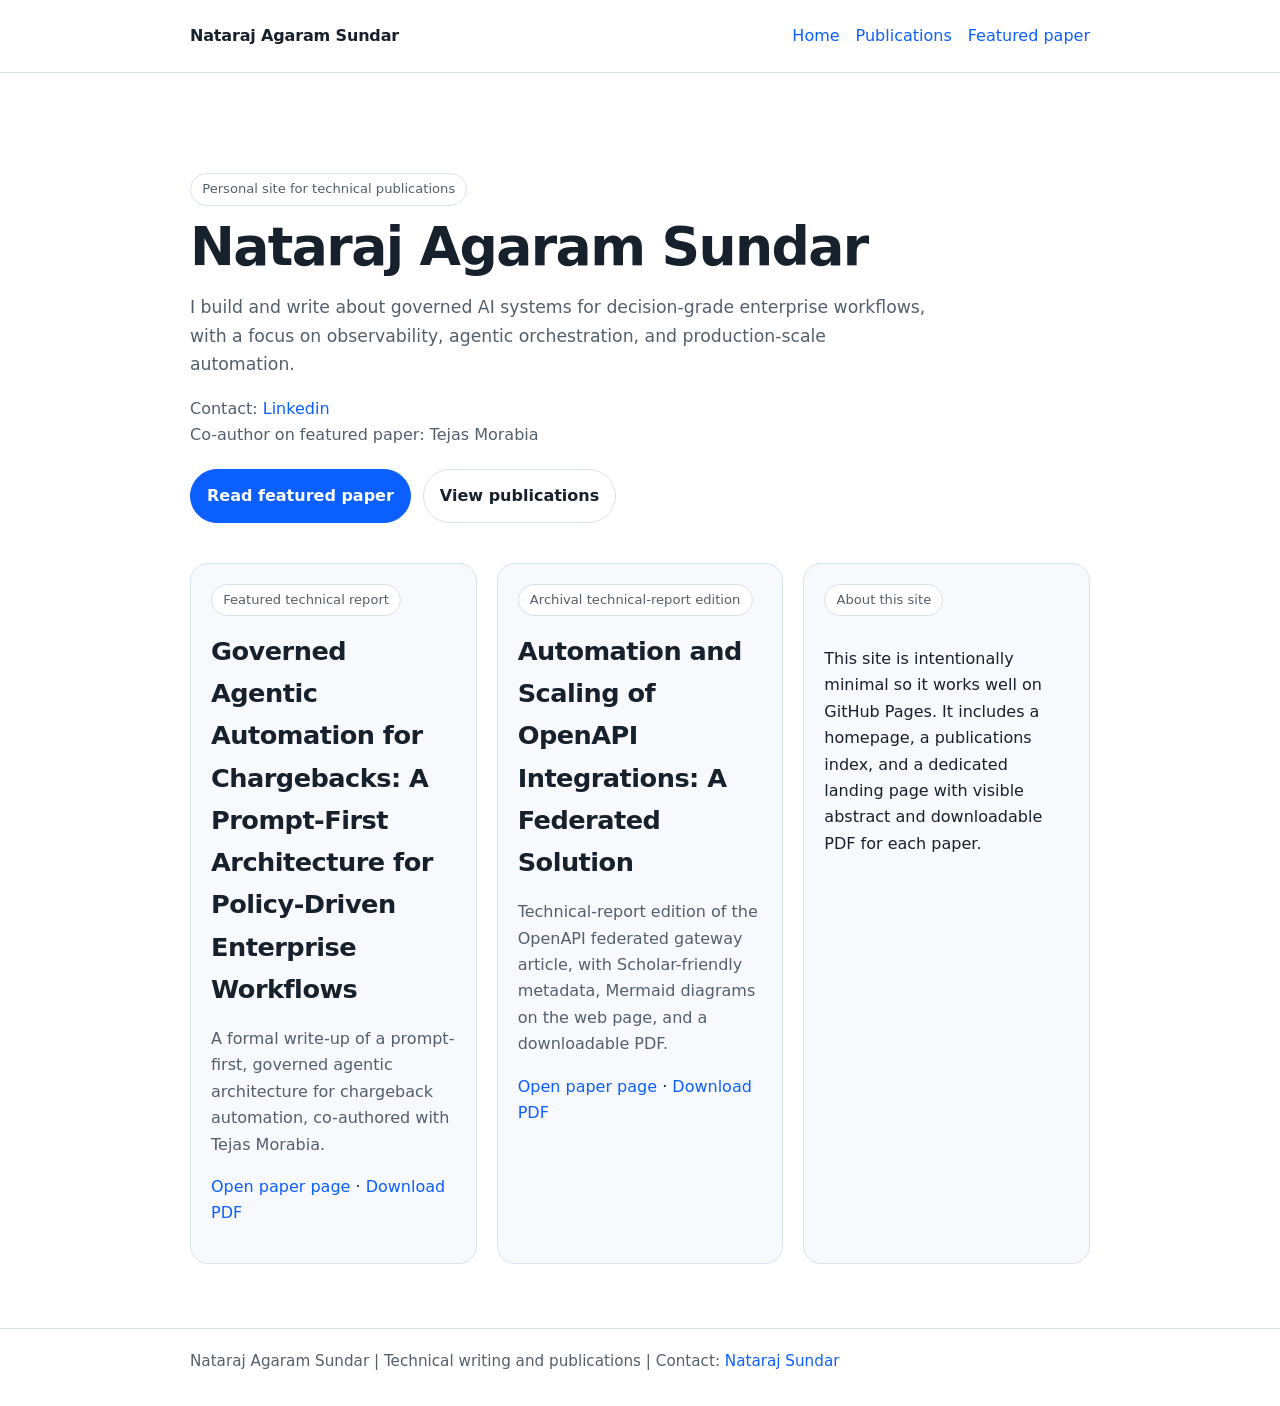
==== commit 613a89fd: "Update index.html" ====
--- a/index.html
+++ b/index.html
@@ -1,6 +1,7 @@
 <!DOCTYPE html>
 <html lang="en">
 <head>
+  <meta name="google-site-verification" content="GrFfTz8IgRbs0OIPQ-ebvGSkDcENzJ8jQ7fRjr6aFak" />
   <meta charset="utf-8">
   <meta name="viewport" content="width=device-width, initial-scale=1">
   <title>Nataraj Agaram Sundar | Technical publications</title>
@@ -50,6 +51,12 @@
         <p><a href="/papers/chargebacks-agentic-ai/">Open paper page</a> · <a href="/papers/chargebacks-agentic-ai/governed-agentic-automation-for-chargebacks-technical-report.pdf">Download PDF</a></p>
       </article>
       <article class="card">
+        <span class="badge">Archival technical-report edition</span>
+        <h2 class="section-title">Automation and Scaling of OpenAPI Integrations: A Federated Solution</h2>
+        <p class="muted">Technical-report edition of the OpenAPI federated gateway article, with Scholar-friendly metadata, Mermaid diagrams on the web page, and a downloadable PDF.</p>
+        <p><a href="/papers/openapi-federated/">Open paper page</a> · <a href="/papers/openapi-federated/openapi-federated-technical-report.pdf">Download PDF</a></p>
+      </article>
+      <article class="card">
         <span class="badge">About this site</span>
         <p>This site is intentionally minimal so it works well on GitHub Pages. It includes a homepage, a publications index, and a dedicated landing page with visible abstract and downloadable PDF for each paper.</p>
       </article>
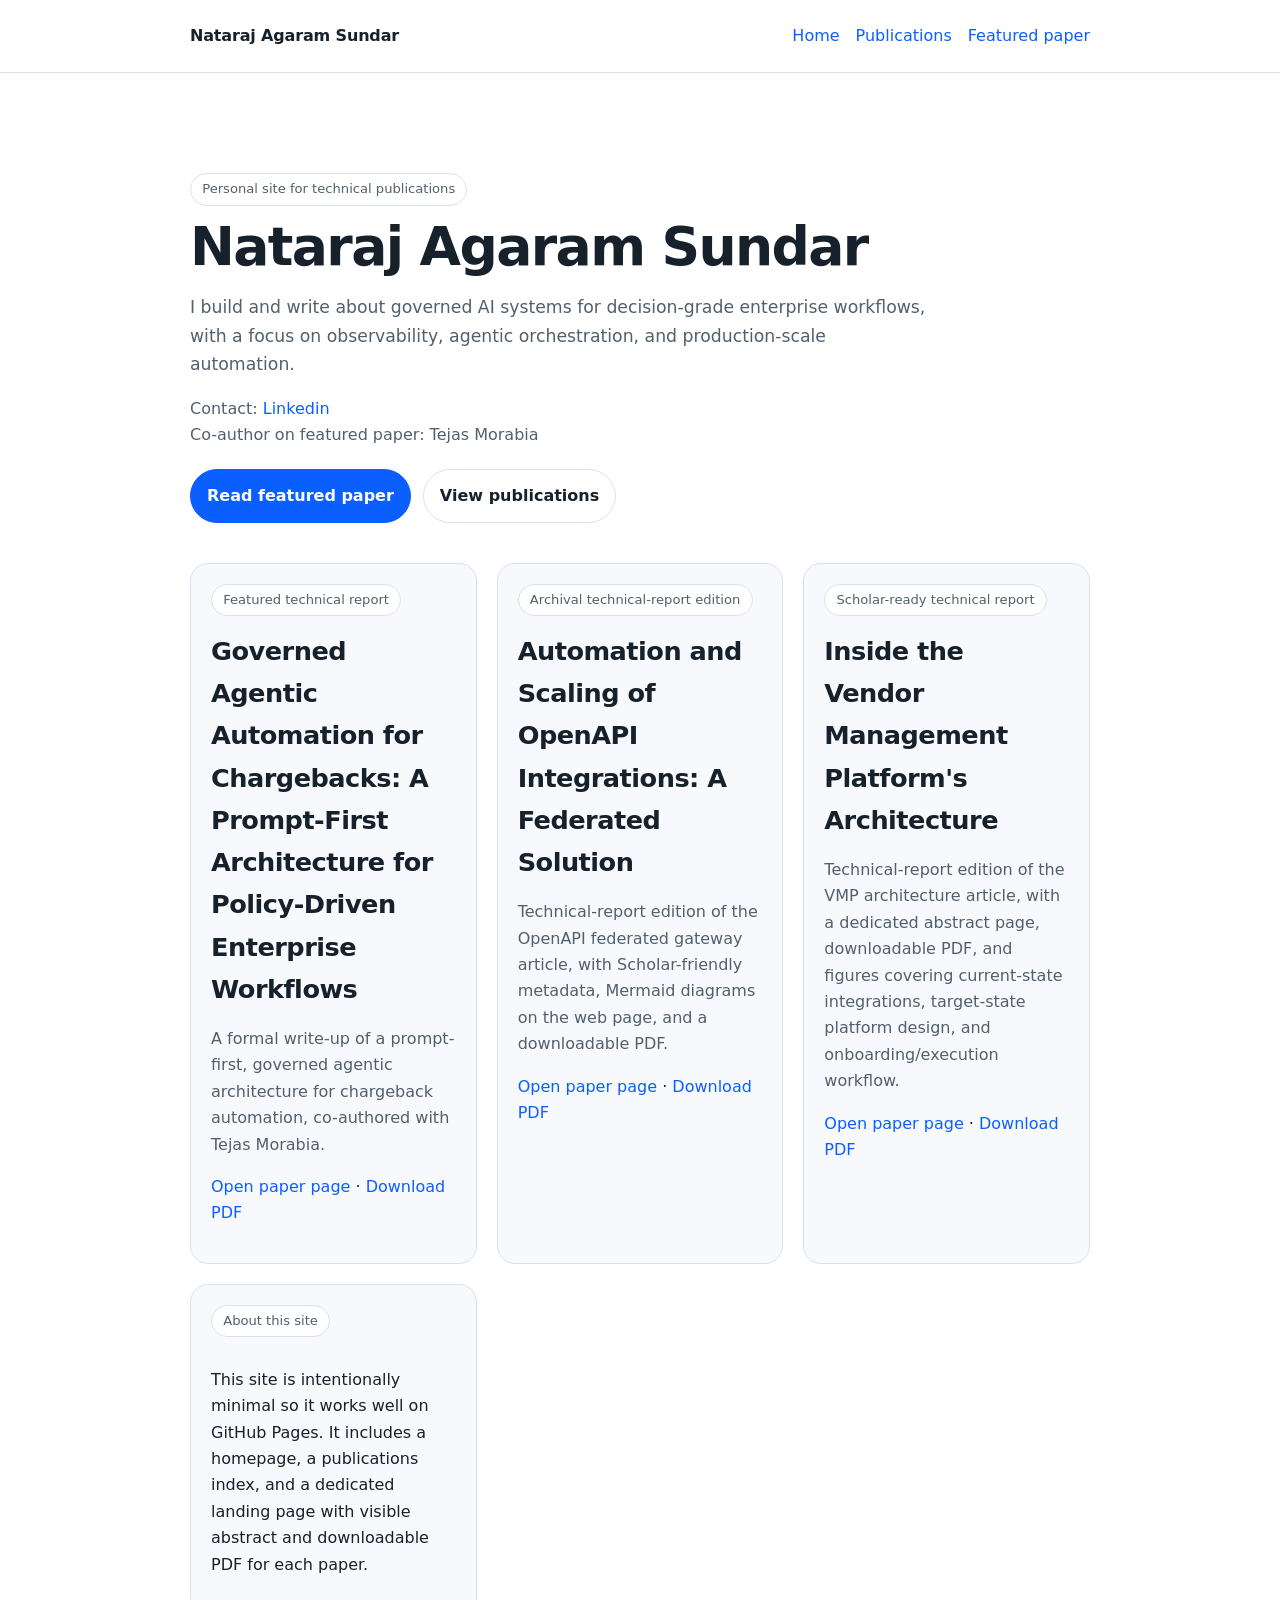
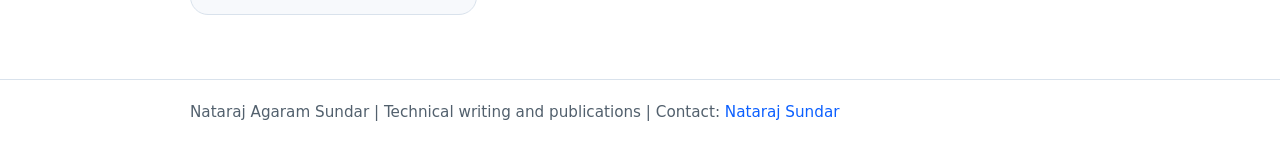
==== commit ad24a005: "Adding VMP paper files." ====
--- a/index.html
+++ b/index.html
@@ -56,6 +56,13 @@
         <p class="muted">Technical-report edition of the OpenAPI federated gateway article, with Scholar-friendly metadata, Mermaid diagrams on the web page, and a downloadable PDF.</p>
         <p><a href="/papers/openapi-federated/">Open paper page</a> · <a href="/papers/openapi-federated/openapi-federated-technical-report.pdf">Download PDF</a></p>
       </article>
+
+      <article class="card">
+        <span class="badge">Scholar-ready technical report</span>
+        <h2 class="section-title">Inside the Vendor Management Platform's Architecture</h2>
+        <p class="muted">Technical-report edition of the VMP architecture article, with a dedicated abstract page, downloadable PDF, and figures covering current-state integrations, target-state platform design, and onboarding/execution workflow.</p>
+        <p><a href="/papers/vendor-management-platform-architecture/">Open paper page</a> · <a href="/papers/vendor-management-platform-architecture/inside-the-vendor-management-platform-architecture-technical-report.pdf">Download PDF</a></p>
+      </article>
       <article class="card">
         <span class="badge">About this site</span>
         <p>This site is intentionally minimal so it works well on GitHub Pages. It includes a homepage, a publications index, and a dedicated landing page with visible abstract and downloadable PDF for each paper.</p>
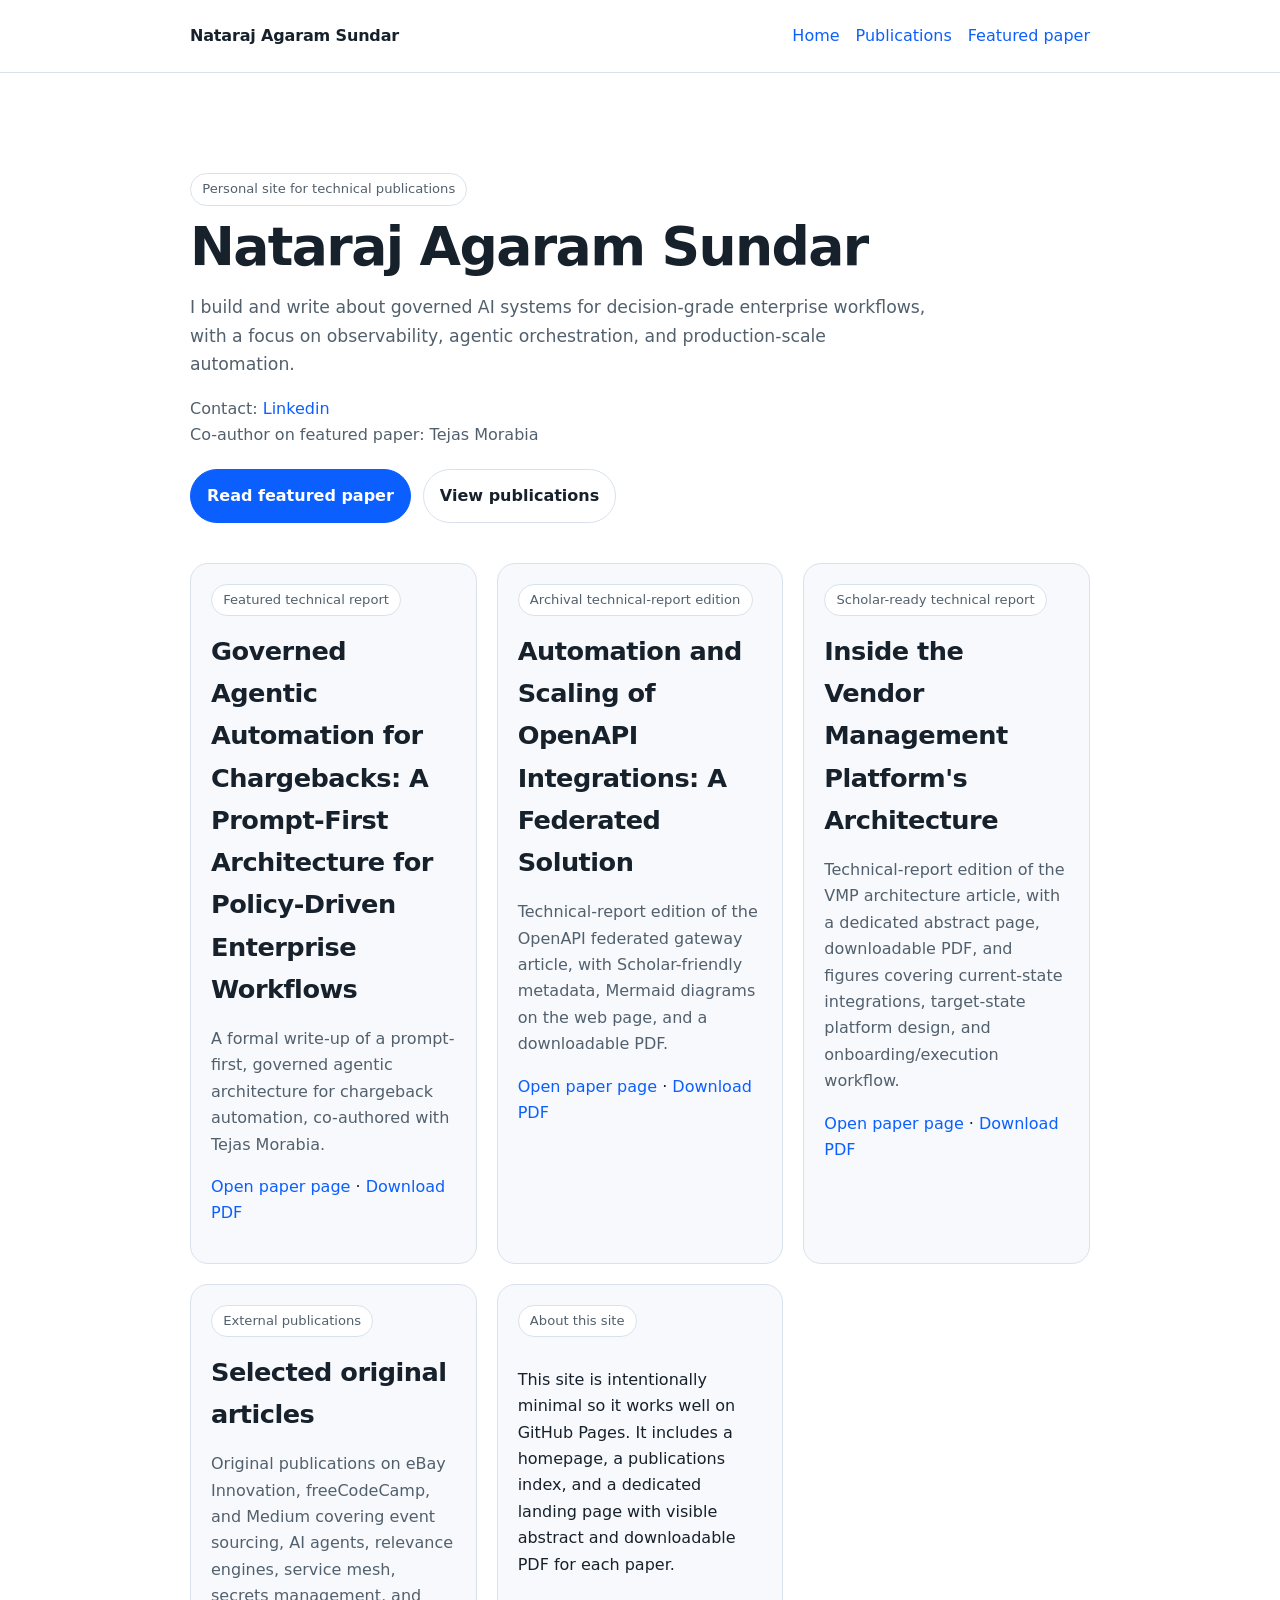
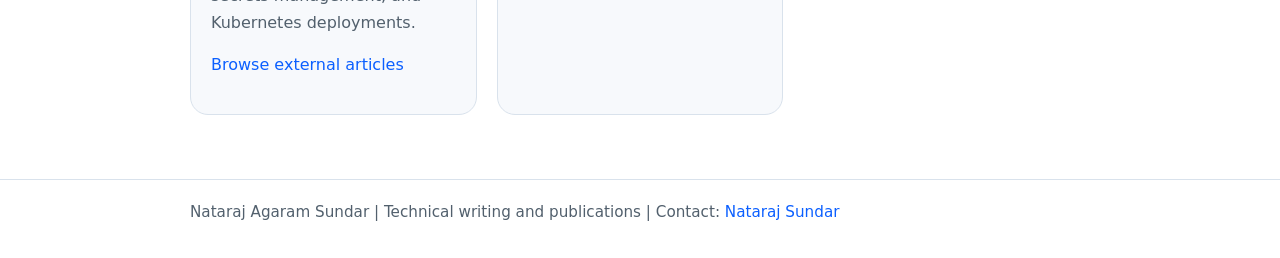
==== commit 25a59dd8: "Adding external articles" ====
--- a/index.html
+++ b/index.html
@@ -64,6 +64,12 @@
         <p><a href="/papers/vendor-management-platform-architecture/">Open paper page</a> · <a href="/papers/vendor-management-platform-architecture/inside-the-vendor-management-platform-architecture-technical-report.pdf">Download PDF</a></p>
       </article>
       <article class="card">
+        <span class="badge">External publications</span>
+        <h2 class="section-title">Selected original articles</h2>
+        <p class="muted">Original publications on eBay Innovation, freeCodeCamp, and Medium covering event sourcing, AI agents, relevance engines, service mesh, secrets management, and Kubernetes deployments.</p>
+        <p><a href="/publications/#external-articles">Browse external articles</a></p>
+      </article>
+      <article class="card">
         <span class="badge">About this site</span>
         <p>This site is intentionally minimal so it works well on GitHub Pages. It includes a homepage, a publications index, and a dedicated landing page with visible abstract and downloadable PDF for each paper.</p>
       </article>
